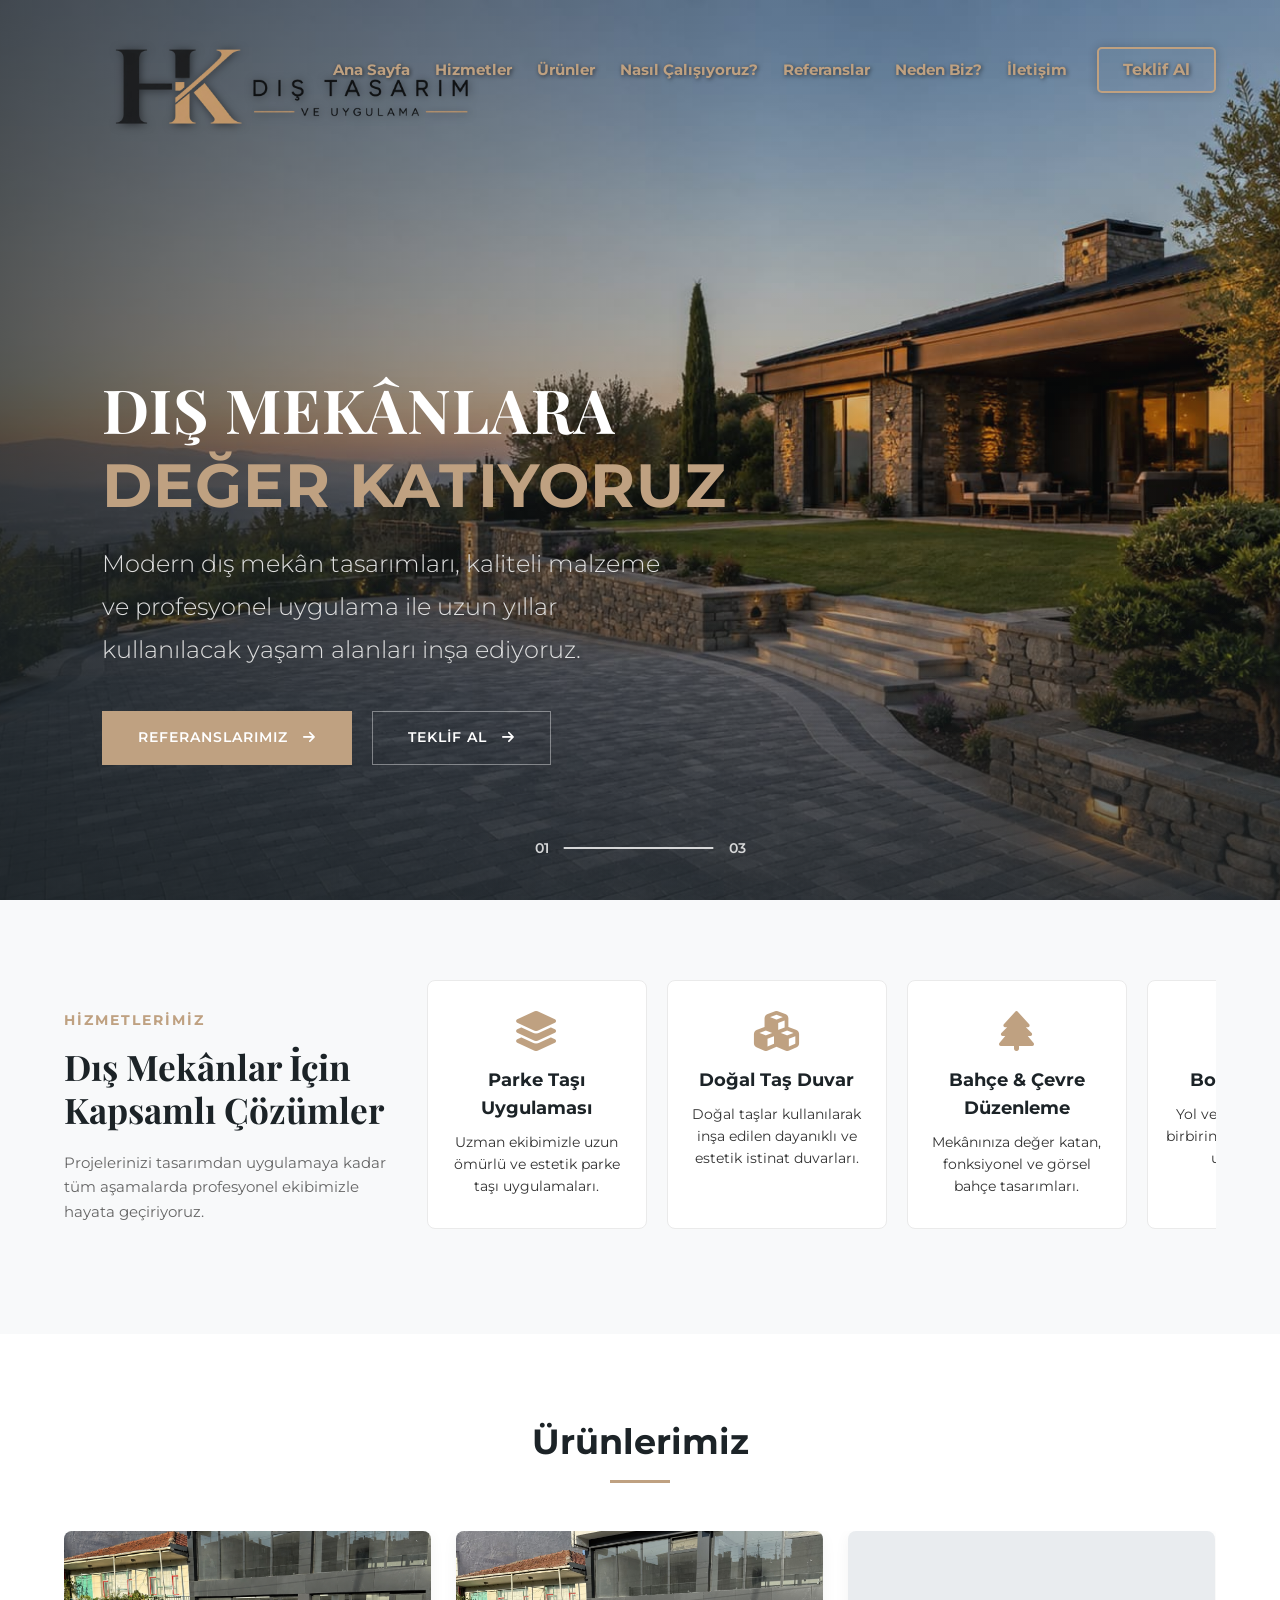
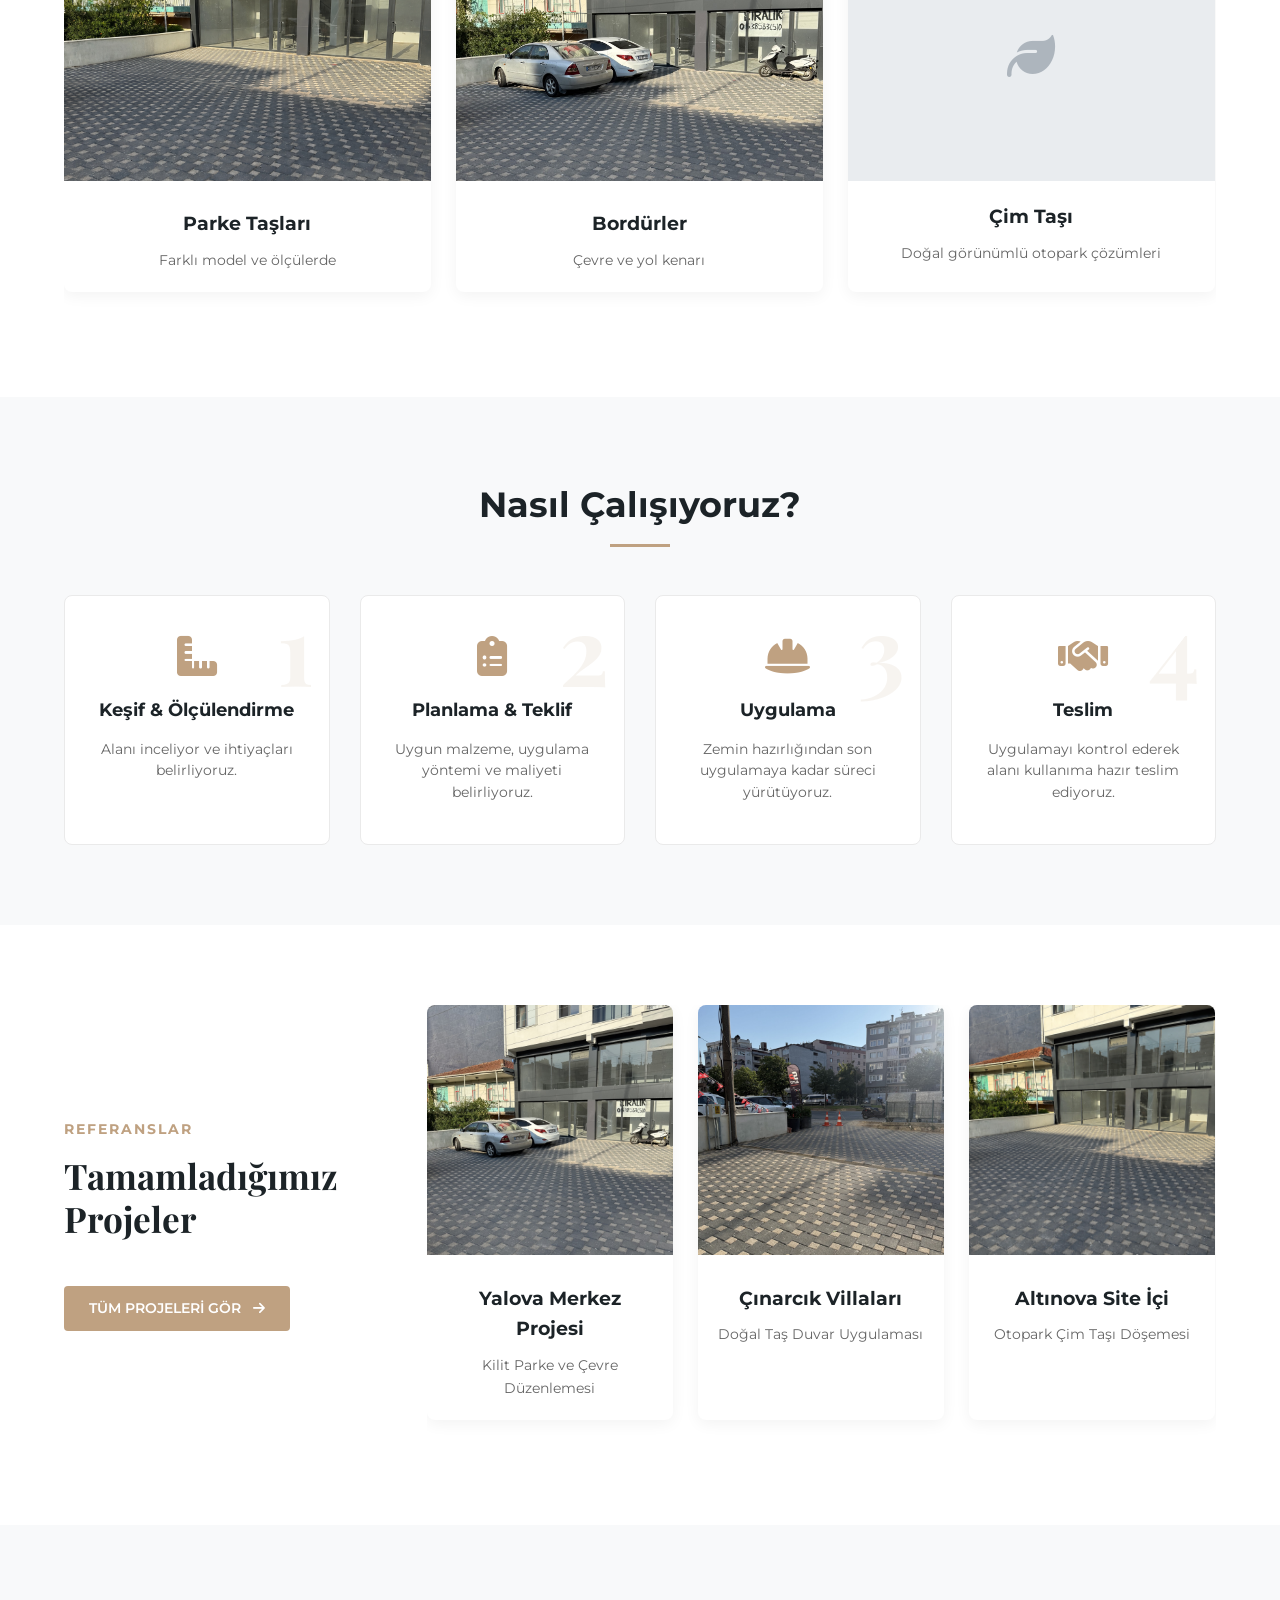
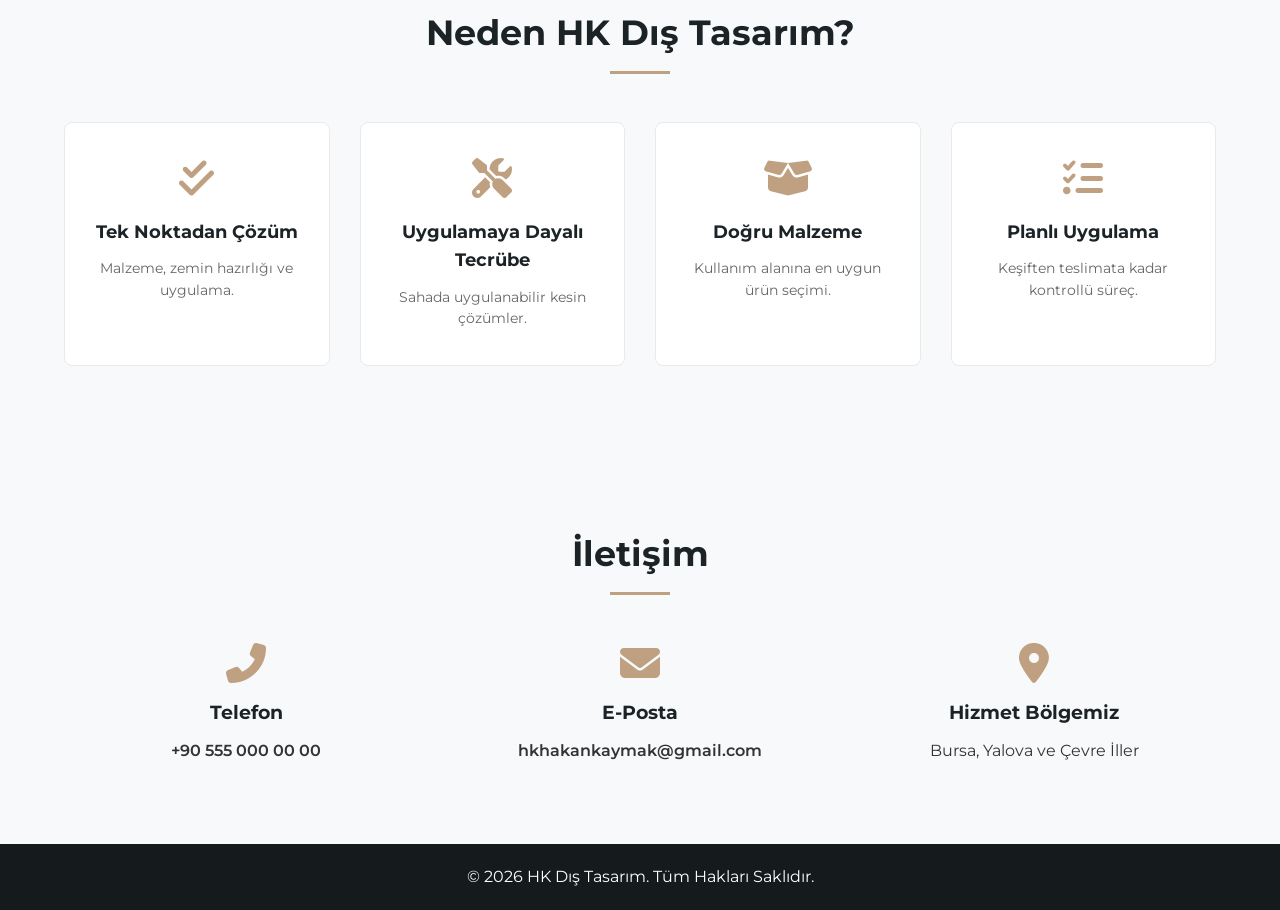
==== index.html @ c524399e "banner h1 and p updates. banner h1 and p updates." ====
<!DOCTYPE html>
<html lang="tr">
<head>
    <link href="https://fonts.googleapis.com/css2?family=Montserrat:wght@300;400;600;700&family=Playfair+Display:wght@600;700&display=swap" rel="stylesheet">
    <link rel="icon" type="image/png" href="assets/img/favicon.png">
    <meta charset="UTF-8">
    <meta name="viewport" content="width=device-width, initial-scale=1.0">
    <title>HK Dış Tasarım | Parke Taşı ve Peyzaj</title>
    <link rel="stylesheet" href="style.css">
    <!-- Google Fonts: Montserrat -->
    <link href="https://fonts.googleapis.com/css2?family=Montserrat:wght@300;400;600;700&display=swap" rel="stylesheet">
    <!-- FontAwesome (İkonlar için) -->
    <link rel="stylesheet" href="https://cdnjs.cloudflare.com/ajax/libs/font-awesome/6.4.0/css/all.min.css">
    <!-- Temel SEO Açıklaması -->
    <meta name="description" content="Modern dış mekân tasarımları, kaliteli malzeme ve profesyonel uygulama ile uzun yıllar kullanılacak yaşam alanları inşa ediyoruz.">

    <!-- Open Graph / WhatsApp / Facebook / LinkedIn -->
    <meta property="og:type" content="website">
    <meta property="og:url" content="https://coreofnature.github.io/HK-DIS-TASARIM/">
    <meta property="og:title" content="HK Dış Tasarım | Parke Taşı ve Peyzaj">
    <meta property="og:description" content="Modern dış mekân tasarımları, kaliteli malzeme ve profesyonel uygulama ile uzun yıllar kullanılacak yaşam alanları inşa ediyoruz.">
    <meta property="og:image" content="https://coreofnature.github.io/HK-DIS-TASARIM//assets/img/favicon.png">

    <!-- Twitter -->
    <meta name="twitter:card" content="summary_large_image">
    <meta name="twitter:url" content="https://coreofnature.github.io/HK-DIS-TASARIM/">
    <meta name="twitter:title" content="HK Dış Tasarım | Parke Taşı ve Peyzaj">
    <meta name="twitter:description" content="Modern dış mekân tasarımları, kaliteli malzeme ve profesyonel uygulama ile uzun yıllar kullanılacak yaşam alanları inşa ediyoruz.">
    <meta name="twitter:image" content="https://coreofnature.github.io/HK-DIS-TASARIM//assets/img/favicon.png">
</head>
<body>

    <!-- Header & Menü -->
<header id="header">
        <div class="container nav-container">
            
            <a href="#hero" class="logo">
                
                <img src="assets/img/logo-big-dark.png" alt="HK Dış Tasarım" class="nav-logo logo-default">
                
                <img src="assets/img/logo-dark.png" alt="HK Dış Tasarım İkon" class="nav-logo logo-scrolled">
            </a>

            <nav>
                <ul class="nav-menu">
                    <li><a href="#hero">Ana Sayfa</a></li>
                    <li><a href="#hizmetler">Hizmetler</a></li>
                    <li><a href="#urunler">Ürünler</a></li>
                    <li><a href="#nasil-calisiyoruz">Nasıl Çalışıyoruz?</a></li>
                    <li><a href="#referanslar">Referanslar</a></li>
                    <li><a href="#neden-hk">Neden Biz?</a></li>
                    <li><a href="#iletisim">İletişim</a></li>
                </ul>
            </nav>
            
            <a href="mailto:hkhakankaymak@gmail.com?subject=HK%20Dış%20Tasarım%20-%20Fiyat%20Teklifi%20Talebi&body=Merhaba,%20[Mülkünüzün%20m2'si%20ve%20istediğiniz%20hizmet]%20hakkında%20teklif%20almak%20istiyorum." class="btn-teklif">Teklif Al</a>
            <div class="hamburger">
                <i class="fas fa-bars"></i>
            </div>
        </div>
    </header>

    <!-- Ana Sayfa (Hero Slider) -->
    <section id="hero">
        <!-- Arka plan katmanları JS ile buraya eklenecek -->
        <div class="hero-overlay"></div>
        <div class="container hero-content">

            <h1>DIŞ MEKÂNLARA<br><span class="text-accent">DEĞER KATIYORUZ</span></h1>
            <p>Modern dış mekân tasarımları, kaliteli malzeme<br>ve profesyonel uygulama ile uzun yıllar<br>kullanılacak yaşam alanları inşa ediyoruz.</p>
            
            <div class="hero-buttons">
                <a href="#referanslar" class="btn-hero-primary">REFERANSLARIMIZ <i class="fas fa-arrow-right"></i></a>
                <a href="mailto:hkhakankaymak@gmail.com?subject=HK%20Dış%20Tasarım%20-%20Fiyat%20Teklifi%20Talebi" class="btn-hero-secondary">TEKLİF AL <i class="fas fa-arrow-right"></i></a>
            </div>
        </div>

        <!-- Slider İlerleme Çubuğu (Progress Bar) -->
        <div class="slider-progress-container">
            <span id="current-slide">01</span>
            <div class="progress-bar">
                <div class="progress-fill" id="progress-fill"></div>
            </div>
            <span id="total-slides">05</span>
        </div>
    </section>

    <!-- 1. Hizmetler -->
    <section id="hizmetler" class="section-bg">
        <div class="container">
            <div class="split-layout">
                <div class="split-left">
                    <span class="section-subtitle">HİZMETLERİMİZ</span>
                    <h2>Dış Mekânlar İçin<br>Kapsamlı Çözümler</h2>
                    <p>Projelerinizi tasarımdan uygulamaya kadar tüm aşamalarda profesyonel ekibimizle hayata geçiriyoruz.</p>
                </div>
                
                <div class="split-right">
                    <div class="services-row">
                        <div class="service-box">
                            <i class="fas fa-layer-group service-icon"></i>
                            <h3>Parke Taşı Uygulaması</h3>
                            <p>Uzman ekibimizle uzun ömürlü ve estetik parke taşı uygulamaları.</p>
                        </div>
                        <div class="service-box">
                            <i class="fas fa-cubes service-icon"></i>
                            <h3>Doğal Taş Duvar</h3>
                            <p>Doğal taşlar kullanılarak inşa edilen dayanıklı ve estetik istinat duvarları.</p>
                        </div>
                        <div class="service-box">
                            <i class="fas fa-tree service-icon"></i>
                            <h3>Bahçe & Çevre Düzenleme</h3>
                            <p>Mekânınıza değer katan, fonksiyonel ve görsel bahçe tasarımları.</p>
                        </div>
                        <div class="service-box">
                            <i class="fas fa-road service-icon"></i>
                            <h3>Bordür & Oluk</h3>
                            <p>Yol ve yürüyüş yollarını birbirinden ayıran, sağlam uygulamalar.</p>
                        </div>
                        <div class="service-box">
                            <i class="fas fa-hammer service-icon"></i>
                            <h3>Zemin Hazırlığı & Tesviye</h3>
                            <p>Döşeme öncesi profesyonel tesviye ve sağlam altyapı hazırlığı.</p>
                        </div>
                        <div class="service-box">
                            <i class="fas fa-seedling service-icon"></i>
                            <h3>Dış Mekân Tasarım</h3>
                            <p>Doğayla iç içe, yeşili ön plana çıkaran profesyonel çözümler.</p>
                        </div>
                    </div>
                </div>
            </div>
        </div>
    </section>

    <!-- 2. Ürünler -->
    <section id="urunler">
        <div class="container">
            <h2 class="section-title">Ürünlerimiz</h2>
            <div class="products-slider">
                <div class="card">
                    <img src="assets/img/ref3.png" alt="Parke Taşları">
                    <div class="card-content">
                        <h3>Parke Taşları</h3>
                        <p>Farklı model ve ölçülerde</p>
                    </div>
                </div>
                <div class="card">
                    <img src="assets/img/ref1.jpg" alt="Bordürler">
                    <div class="card-content">
                        <h3>Bordürler</h3>
                        <p>Çevre ve yol kenarı</p>
                    </div>
                </div>
                <div class="card">
                    <div class="card-placeholder"><i class="fas fa-leaf"></i></div>
                    <div class="card-content">
                        <h3>Çim Taşı</h3>
                        <p>Doğal görünümlü otopark çözümleri</p>
                    </div>
                </div>
                <div class="card">
                    <div class="card-placeholder"><i class="fas fa-water"></i></div>
                    <div class="card-content">
                        <h3>Oluk Taşı</h3>
                        <p>Su yönlendirme sistemleri</p>
                    </div>
                </div>
                <div class="card">
                    <img src="assets/img/ref10.jpg" alt="Dekoratif Taşlar">
                    <div class="card-content">
                        <h3>Dekoratif Taşlar</h3>
                        <p>Taş duvar ve dekorasyon</p>
                    </div>
                </div>
                <div class="card">
                    <div class="card-placeholder"><i class="fas fa-cubes"></i></div>
                    <div class="card-content">
                        <h3>Beton Elemanları</h3>
                        <p>Altyapı ve peyzaj elemanları</p>
                    </div>
                </div>
            </div>
        </div>
    </section>

    <!-- 3. Nasıl Çalışıyoruz? -->
    <section id="nasil-calisiyoruz" class="section-bg">
        <div class="container">
            <h2 class="section-title">Nasıl Çalışıyoruz?</h2>
            
            <div class="process-grid">
                <div class="process-step-box">
                    <div class="step-number">1</div>
                    <i class="fas fa-ruler-combined process-icon"></i>
                    <h3>Keşif & Ölçülendirme</h3>
                    <p>Alanı inceliyor ve ihtiyaçları belirliyoruz.</p>
                </div>
                <div class="process-step-box">
                    <div class="step-number">2</div>
                    <i class="fas fa-clipboard-list process-icon"></i>
                    <h3>Planlama & Teklif</h3>
                    <p>Uygun malzeme, uygulama yöntemi ve maliyeti belirliyoruz.</p>
                </div>
                <div class="process-step-box">
                    <div class="step-number">3</div>
                    <i class="fas fa-hard-hat process-icon"></i>
                    <h3>Uygulama</h3>
                    <p>Zemin hazırlığından son uygulamaya kadar süreci yürütüyoruz.</p>
                </div>
                <div class="process-step-box">
                    <div class="step-number">4</div>
                    <i class="fas fa-handshake process-icon"></i>
                    <h3>Teslim</h3>
                    <p>Uygulamayı kontrol ederek alanı kullanıma hazır teslim ediyoruz.</p>
                </div>
            </div>
        </div>
    </section>

    <!-- 4. Referanslar -->
    <section id="referanslar">
        <div class="container">
            <div class="split-layout">
                <div class="split-left">
                    <span class="section-subtitle">REFERANSLAR</span>
                    <h2>Tamamladığımız<br>Projeler</h2>
                    <br>
                    <a href="#iletisim" class="btn-outline-solid">TÜM PROJELERİ GÖR &nbsp; <i class="fas fa-arrow-right"></i></a>
                </div>
                
                <div class="split-right">
                    <div class="references-slider">
                        <div class="card">
                            <img src="assets/img/ref1.jpg" alt="Referans 1">
                            <div class="card-content">
                                <h3>Yalova Merkez Projesi</h3>
                                <p>Kilit Parke ve Çevre Düzenlemesi</p>
                            </div>
                        </div>
                        <div class="card">
                            <img src="assets/img/ref2.jpg" alt="Referans 2">
                            <div class="card-content">
                                <h3>Çınarcık Villaları</h3>
                                <p>Doğal Taş Duvar Uygulaması</p>
                            </div>
                        </div>
                        <div class="card">
                            <img src="assets/img/ref3.png" alt="Referans 3">
                            <div class="card-content">
                                <h3>Altınova Site İçi</h3>
                                <p>Otopark Çim Taşı Döşemesi</p>
                            </div>
                        </div>
                        <div class="card">
                            <img src="assets/img/ref9.jpg" alt="Referans 4">
                            <div class="card-content">
                                <h3>Karamürsel Bahçe</h3>
                                <p>Peyzaj ve Zemin Hazırlığı</p>
                            </div>
                        </div>
                        <div class="card">
                            <img src="assets/img/ref10.jpg" alt="Referans 5">
                            <div class="card-content">
                                <h3>Armutlu Sahil</h3>
                                <p>Dekoratif Yürüyüş Yolu Bordürü</p>
                            </div>
                        </div>
                    </div>
                </div>
            </div>
        </div>
    </section>

    <!-- 5. Neden HK Dış Tasarım? (YENİ BÖLÜM) -->
    <section id="neden-hk" class="section-bg">
        <div class="container">
            <h2 class="section-title">Neden HK Dış Tasarım?</h2>
            
            <div class="features-grid">
                <div class="feature-box">
                    <i class="fas fa-check-double process-icon"></i>
                    <h3>Tek Noktadan Çözüm</h3>
                    <p>Malzeme, zemin hazırlığı ve uygulama.</p>
                </div>
                <div class="feature-box">
                    <i class="fas fa-tools process-icon"></i>
                    <h3>Uygulamaya Dayalı Tecrübe</h3>
                    <p>Sahada uygulanabilir kesin çözümler.</p>
                </div>
                <div class="feature-box">
                    <i class="fas fa-box-open process-icon"></i>
                    <h3>Doğru Malzeme</h3>
                    <p>Kullanım alanına en uygun ürün seçimi.</p>
                </div>
                <div class="feature-box">
                    <i class="fas fa-tasks process-icon"></i>
                    <h3>Planlı Uygulama</h3>
                    <p>Keşiften teslimata kadar kontrollü süreç.</p>
                </div>
            </div>
        </div>
    </section>

    <!-- İletişim -->
    <section id="iletisim" class="section-bg">
        <div class="container">
            <h2 class="section-title">İletişim</h2>
            <div class="contact-container">
                <div class="contact-item">
                    <i class="fas fa-phone-alt"></i>
                    <h3>Telefon</h3>
                    <p><a href="tel:+905550000000">+90 555 000 00 00</a></p> <!-- Kendi numaranla değiştir -->
                </div>
                <div class="contact-item">
                    <i class="fas fa-envelope"></i>
                    <h3>E-Posta</h3>
                    <p><a href="mailto:hkhakankaymak@gmail.com">hkhakankaymak@gmail.com</a></p>
                </div>
                <div class="contact-item">
                    <i class="fas fa-map-marker-alt"></i>
                    <h3>Hizmet Bölgemiz</h3>
                    <p>Bursa, Yalova ve Çevre İller</p>
                </div>
            </div>
        </div>
    </section>

    <footer>
        <div class="container">
            <p>&copy; 2026 HK Dış Tasarım. Tüm Hakları Saklıdır.</p>
        </div>
    </footer>

    <script src="scripts.js"></script>
</body>
</html>
---- style.css ----
/* CSS Değişkenleri - Renk Paleti Güncellemesi */
:root {
    --primary-color: #1c2327; 
    --secondary-color: #151a1d; 
    --accent-color: #bfa181; 
    --bg-light: #F8F9FA; 
    --text-color: #333333;
    --white: #FFFFFF;
}

/* Genel Ayarlar */
* {
    margin: 0;
    padding: 0;
    box-sizing: border-box;
    font-family: 'Montserrat', sans-serif;
}

html {
    scroll-behavior: smooth;
}

body {
    color: var(--text-color);
    background-color: var(--white);
    line-height: 1.6;
    overflow-x: hidden;
}

.container {
    width: 90%;
    max-width: 1200px;
    margin: 0 auto;
}

.section-title {
    text-align: center;
    font-size: 2.2rem;
    color: var(--primary-color);
    margin-bottom: 3rem;
    position: relative;
}

.section-title::after {
    content: '';
    width: 60px;
    height: 3px;
    background-color: var(--accent-color);
    display: block;
    margin: 10px auto 0;
}

.section-bg {
    background-color: var(--bg-light);
}

section {
    padding: 5rem 0;
}

/* --- HEADER & MENÜ --- */
header {
    background-color: transparent; 
    position: fixed;
    width: 100%;
    top: 0;
    z-index: 1000;
    transition: background-color 0.4s ease, box-shadow 0.4s ease, padding 0.4s ease;
    padding: 10px 0; 
}

/* Sayfa kaydırıldığında VEYA mobil menü açıldığında devreye giren beyaz tasarım */
header.header-scrolled,
header.mobile-menu-open {
    background-color: rgba(255, 255, 255, 0.95); 
    box-shadow: 0 4px 15px rgba(0,0,0,0.05); 
    padding: 0; 
}

.nav-container {
    display: flex;
    justify-content: flex-end; /* Logoyu özgürleştirdiğimiz için menüyü ve butonu sağa yaslarız */
    gap: 30px; 
    align-items: center; 
    height: 120px; 
    transition: height 0.4s ease;
}

header.header-scrolled .nav-container,
header.mobile-menu-open .nav-container {
    height: 70px; 
}

/* --- LOGO TASARIMI VE KONUMU (REFACTOR EDİLDİ) --- */
.logo {
    position: absolute;
    left: 8%; /* Altındaki 'DIŞ MEKÂNLARA' yazısının padding-left: 8% değeriyle KUSURSUZ hizalanır */
    top: 25px; /* Tavandan zarif bir boşluk */
    transition: all 0.4s ease;
    z-index: 1001; /* Her şeyin üstünde durması için */
}

/* Navbar beyazlayınca logo menüyle hizalanır */
header.header-scrolled .logo,
header.mobile-menu-open .logo {
    top: 10px; /* 70px yüksekliğindeki beyaz menüde 50px'lik kare logoyu tam ortalar */
}

/* 1. Başlangıçta Görünecek Geniş Logo (Büyütüldü) */
.logo-default {
    display: block;
    width: 380px; 
    height: auto;
    filter: drop-shadow(1px 1px 4px rgba(0,0,0,0.5)); 
}

/* 2. Kaydırıldığında Görünecek Kare Logo */
.logo-scrolled {
    display: none; 
    height: 50px; 
    width: auto;
}

/* Scroll Tetiklendiğinde Logoları Değiştir */
header.header-scrolled .logo-default,
header.mobile-menu-open .logo-default {
    display: none; 
}

header.header-scrolled .logo-scrolled,
header.mobile-menu-open .logo-scrolled {
    display: block; 
}

/* --- MENÜ ELEMANLARI --- */
nav ul {
    list-style: none;
    display: flex;
    gap: 25px;
}

nav ul li a {
    color: var(--accent-color); 
    text-decoration: none;
    font-weight: 700; 
    font-size: 0.95rem;
    transition: color 0.3s, text-shadow 0.3s;
    text-shadow: 1px 1px 4px rgba(0, 0, 0, 0.6); 
}

header.header-scrolled nav ul li a,
header.mobile-menu-open nav ul li a {
    text-shadow: none;
}

nav ul li a:hover {
    color: var(--primary-color); 
}

.btn-teklif {
    background-color: transparent;
    color: var(--accent-color);
    border: 2px solid var(--accent-color);
    padding: 8px 24px;
    text-decoration: none;
    border-radius: 5px;
    font-weight: 700;
    transition: all 0.3s ease;
    text-shadow: 1px 1px 4px rgba(0, 0, 0, 0.6);
    box-shadow: 0 0 10px rgba(0, 0, 0, 0.2); 
}

header.header-scrolled .btn-teklif,
header.mobile-menu-open .btn-teklif {
    text-shadow: none;
    box-shadow: none;
}

.btn-teklif:hover {
    background-color: var(--accent-color);
    color: var(--white);
    transform: translateY(-2px);
}

.hamburger {
    display: none;
    color: var(--accent-color);
    font-size: 1.6rem;
    cursor: pointer;
    text-shadow: 1px 1px 4px rgba(0, 0, 0, 0.6);
}

header.header-scrolled .hamburger,
header.mobile-menu-open .hamburger {
    text-shadow: none;
}

/* --- HERO SECTION (Ana Banner) --- */
#hero {
    height: 100vh;
    display: flex;
    align-items: flex-end; 
    justify-content: flex-start; 
    position: relative;
    padding-bottom: 15vh; 
}

.hero-overlay {
    position: absolute;
    top: 0; left: 0; right: 0; bottom: 0;
    background: linear-gradient(to right, rgba(28, 35, 39, 0.75) 0%, rgba(28, 35, 39, 0.2) 60%),
                linear-gradient(to top, rgba(28, 35, 39, 0.65) 0%, transparent 40%);
    z-index: 1;
}

.hero-content {
    position: relative;
    z-index: 10;
    color: var(--white);
    text-align: left;
    max-width: 800px;
    margin: 0; 
    padding-left: 8%; 
}

.hero-content h1 {
    font-family: 'Playfair Display', serif;
    font-size: 3.8rem; /* 4.5rem olan devasa boyutu biraz kıstık */
    line-height: 1.2;
    margin-bottom: 20px;
    letter-spacing: 1px;
}

.hero-content h1 .text-accent {
    color: var(--accent-color); 
}

.hero-content p {
    font-family: 'Montserrat', sans-serif;
    font-size: 1.5rem;
    font-weight: 300;
    line-height: 1.8;
    color: #e0e0e0;
    margin-bottom: 40px;
}

/* Hero Butonları */
.hero-buttons {
    display: flex;
    gap: 20px;
}

.hero-buttons a {
    display: inline-flex;
    align-items: center;
    gap: 15px;
    padding: 15px 35px;
    font-family: 'Montserrat', sans-serif;
    font-size: 0.85rem;
    font-weight: 600;
    letter-spacing: 1px;
    text-decoration: none;
    transition: all 0.3s ease;
}

.btn-hero-primary {
    background-color: var(--accent-color);
    color: var(--white);
    border: 1px solid var(--accent-color);
}

.btn-hero-primary:hover {
    background-color: transparent;
    color: var(--accent-color);
}

.btn-hero-secondary {
    background-color: transparent;
    color: var(--white);
    border: 1px solid rgba(255, 255, 255, 0.4);
}

.btn-hero-secondary:hover {
    border-color: var(--white);
    background-color: rgba(255, 255, 255, 0.1);
}

/* Slider İlerleme Çubuğu (Progress Bar) */
.slider-progress-container {
    position: absolute;
    bottom: 40px;
    left: 50%;
    transform: translateX(-50%);
    display: flex;
    align-items: center;
    gap: 15px;
    z-index: 10;
    color: var(--white);
    font-family: 'Montserrat', sans-serif;
    font-size: 0.9rem;
    font-weight: 600;
    opacity: 0.8;
}

.progress-bar {
    width: 150px;
    height: 2px;
    background-color: rgba(255, 255, 255, 0.2);
    position: relative;
    overflow: hidden;
}

.progress-fill {
    position: absolute;
    top: 0;
    left: 0;
    height: 100%;
    width: 0%;
    background-color: var(--white);
}

/* --- YAN YANA BÖLÜM TASARIMI (Split Layout) --- */
.split-layout {
    display: flex;
    align-items: center;
    gap: 40px;
}

.split-left {
    flex: 0 0 28%; 
    min-width: 250px;
}

.split-right {
    flex: 1; 
    min-width: 0; /* Flexbox içinde slider taşmasını önler */
}

.section-subtitle {
    font-size: 0.85rem;
    color: var(--accent-color);
    text-transform: uppercase;
    letter-spacing: 2px;
    font-weight: 700;
    display: block;
    margin-bottom: 15px;
}

.split-left h2 {
    font-family: 'Playfair Display', serif;
    font-size: 2.2rem;
    color: var(--primary-color);
    line-height: 1.2;
    margin-bottom: 20px;
}

.split-left p {
    font-size: 0.95rem;
    color: #666;
    line-height: 1.6;
}

.btn-outline-solid {
    display: inline-block;
    padding: 12px 25px;
    background-color: var(--accent-color);
    color: var(--white);
    text-decoration: none;
    font-size: 0.85rem;
    font-weight: 600;
    border-radius: 4px;
    transition: all 0.3s ease;
}

.btn-outline-solid:hover {
    background-color: var(--primary-color);
    transform: translateY(-2px);
}

/* --- HİZMETLER (Kaydırmalı Kartlar) --- */
.services-row {
    display: flex;
    overflow-x: auto;
    gap: 20px;
    padding-bottom: 25px;
    scroll-snap-type: x mandatory;
    scroll-behavior: smooth;
    -webkit-overflow-scrolling: touch;
}

.services-row::-webkit-scrollbar {
    height: 6px;
}

.services-row::-webkit-scrollbar-thumb {
    background-color: var(--accent-color);
    border-radius: 10px;
}

.services-row::-webkit-scrollbar-track {
    background-color: #eaeaea;
    border-radius: 10px;
}

.service-box {
    flex: 0 0 calc(16.666% - 17px); 
    min-width: 220px; 
    scroll-snap-align: start;
    text-align: center;
    padding: 30px 15px;
    background-color: var(--white);
    border: 1px solid #eaeaea;
    border-radius: 8px;
    transition: all 0.3s ease;
}

.service-box:hover {
    box-shadow: 0 10px 20px rgba(0,0,0,0.05);
    border-color: var(--accent-color);
}

.service-icon {
    font-size: 2.5rem;
    color: var(--accent-color);
    margin-bottom: 15px;
}

.service-box h3 {
    color: var(--primary-color);
    margin-bottom: 10px;
    font-size: 1.1rem;
}

.service-box p {
    font-size: 0.85rem;
}

/* --- ÜRÜNLER VE REFERANSLAR (Kaydırmalı Kart Yapısı) --- */
.products-slider, .references-slider {
    display: flex;
    overflow-x: auto;
    gap: 25px;
    padding-bottom: 25px;
    scroll-snap-type: x mandatory;
    scroll-behavior: smooth;
    -webkit-overflow-scrolling: touch;
}

/* Kaydırma Çubuğu Tasarımı */
.products-slider::-webkit-scrollbar, .references-slider::-webkit-scrollbar {
    height: 6px;
}

.products-slider::-webkit-scrollbar-thumb, .references-slider::-webkit-scrollbar-thumb {
    background-color: var(--accent-color);
    border-radius: 10px;
}

.products-slider::-webkit-scrollbar-track, .references-slider::-webkit-scrollbar-track {
    background-color: #eaeaea;
    border-radius: 10px;
}

/* Kart Tasarımı */
.products-slider .card, .references-slider .card {
    flex: 0 0 calc(33.333% - 17px); 
    scroll-snap-align: start;
    background: var(--white); 
    border-radius: 8px;
    overflow: hidden;
    box-shadow: 0 4px 15px rgba(0,0,0,0.05);
    transition: transform 0.3s ease;
}

.products-slider .card:hover, .references-slider .card:hover {
    transform: translateY(-5px);
}

.products-slider .card img, .references-slider .card img {
    width: 100%;
    height: 250px;
    object-fit: cover;
}

.card-placeholder {
    width: 100%;
    height: 250px;
    background-color: #e9ecef;
    display: flex;
    align-items: center;
    justify-content: center;
    font-size: 3rem;
    color: #adb5bd;
}

.card-content {
    padding: 20px;
    text-align: center;
}

.card-content h3 {
    color: var(--primary-color);
    margin-bottom: 10px;
    font-size: 1.2rem;
}

.card-content p {
    font-size: 0.9rem;
    color: #666;
}

/* --- Nasıl Çalışıyoruz? (Süreç Adımları) --- */
.process-grid {
    display: grid;
    grid-template-columns: repeat(4, 1fr); 
    gap: 30px;
    margin-top: 10px;
}

.process-step-box {
    background-color: var(--white);
    padding: 40px 20px;
    text-align: center;
    border-radius: 8px;
    border: 1px solid #eaeaea;
    position: relative;
    transition: all 0.4s ease;
    overflow: hidden; 
}

.process-step-box:hover {
    box-shadow: 0 15px 30px rgba(0,0,0,0.05);
    border-color: var(--accent-color);
    transform: translateY(-5px);
}

/* Arka plandaki şık filigran sayı tasarımı */
.step-number {
    position: absolute;
    top: -25px; 
    right: 15px; 
    font-family: 'Playfair Display', serif;
    font-size: 6rem;
    font-weight: 700;
    color: rgba(191, 161, 129, 0.12); 
    z-index: 0;
    transition: color 0.4s ease, transform 0.4s ease;
}

.process-step-box:hover .step-number {
    color: rgba(191, 161, 129, 0.5); 
    transform: scale(1.05); 
}

/* Ön plandaki ikonlar ve yazılar */
.process-icon {
    font-size: 2.5rem;
    color: var(--accent-color);
    margin-bottom: 20px;
    position: relative;
    z-index: 1; 
}

.process-step-box h3 {
    color: var(--primary-color);
    font-size: 1.1rem;
    margin-bottom: 15px;
    position: relative;
    z-index: 1;
}

.process-step-box p {
    color: #666;
    font-size: 0.85rem;
    line-height: 1.6;
    position: relative;
    z-index: 1;
}

/* --- Neden HK Dış Tasarım? --- */
.features-grid {
    display: grid;
    grid-template-columns: repeat(4, 1fr);
    gap: 30px;
    margin-top: 20px;
}

.feature-box {
    background-color: var(--white);
    padding: 35px 20px;
    text-align: center;
    border-radius: 8px;
    border: 1px solid #eaeaea;
    transition: all 0.4s ease;
}

.feature-box:hover {
    box-shadow: 0 15px 30px rgba(0,0,0,0.05);
    border-color: var(--accent-color);
    transform: translateY(-5px);
}

.feature-box h3 {
    color: var(--primary-color);
    font-size: 1.1rem;
    margin-bottom: 12px;
}

.feature-box p {
    color: #666;
    font-size: 0.85rem;
    line-height: 1.6;
}

/* İletişim */
.contact-container {
    display: grid;
    grid-template-columns: repeat(auto-fit, minmax(250px, 1fr));
    gap: 30px;
    text-align: center;
}

.contact-item i {
    font-size: 2.5rem;
    color: var(--accent-color);
    margin-bottom: 15px;
}

.contact-item h3 {
    color: var(--primary-color);
    margin-bottom: 10px;
}

.contact-item a {
    color: var(--text-color);
    text-decoration: none;
    font-weight: 600;
}

.contact-item a:hover {
    color: var(--accent-color);
}

/* Footer */
footer {
    background-color: var(--secondary-color);
    color: var(--white);
    text-align: center;
    padding: 20px 0;
}

/* --- Laptop ve Küçük Masaüstü Ekranları İçin Otomatik Küçültme --- */
@media (max-width: 1200px) {
    html {
        font-size: 14px; 
    }
    
    .hero-content h1 {
        font-size: 4rem; 
    }
}

/* ==================================================== */
/* --- MOBİL UYUM (RESPONSIVE) VE LOGO ORTALAMA --- */
/* ==================================================== */
@media (max-width: 900px) {
    
    .nav-container {
        height: 80px; 
        position: relative; /* Menü açılırken referans alması için eklendi */
    }

    /* Logo Mobilde TAM ORTADA */
    .logo {
        left: 50%;
        transform: translateX(-50%);
        top: 20px; 
    }

    /* Beyaz menüye geçince mobildeki dikey ortalama ayarı */
    header.header-scrolled .logo,
    header.mobile-menu-open .logo {
        top: 15px; 
    }

    /* Mobilde Logo Boyutu */
    .logo-default {
        width: 240px; 
    }
    
    header.header-scrolled .logo-scrolled,
    header.mobile-menu-open .logo-scrolled {
        height: 40px; 
    }

    /* Hamburger menüyü en sağa atar */
    .hamburger {
        display: block;
        margin-left: auto;
    }

    /* --- İŞTE SİLİNEN VE SORUN YARATAN KISIM BURASI --- */
    /* Masaüstü menüsünü mobilde gizleyip açılır menüye çeviren kodlar */
    nav ul {
        display: none;
        flex-direction: column;
        position: absolute;
        top: 100%; 
        left: 0;
        width: 100%;
        background-color: rgba(255, 255, 255, 0.95); 
        padding: 20px 0;
        text-align: center;
        box-shadow: 0 10px 15px rgba(0,0,0,0.05); 
    }

    nav ul.active {
        display: flex;
    }

    nav ul li a {
        color: var(--primary-color);
        text-shadow: none; 
        font-size: 1.1rem; 
        padding: 10px 0;
        display: block;
    }
    
    .btn-teklif {
        display: none; /* Masaüstü Teklif Al butonunu mobilde gizle */
    }
    /* ---------------------------------------------------- */
    
    /* Hero Banner */
    #hero {
        align-items: flex-end; 
        justify-content: flex-start; 
        padding-bottom: 230px;
    }
    
    .hero-overlay {
        background: linear-gradient(to right, rgba(28, 35, 39, 0.75) 0%, rgba(28, 35, 39, 0.2) 80%),
                    linear-gradient(to top, rgba(28, 35, 39, 0.7) 0%, transparent 50%);
    }

    .hero-content {
        text-align: left; 
        margin: 0; 
        padding-left: 6%; 
        padding-right: 5%;
    }

    .hero-content h1 {
        font-size: 1.9rem;
        margin-bottom: 8px;
    }

    .hero-content p {
        font-size: 1rem; 
        margin-bottom: 20px;
        display: block; 
        line-height: 1.4;
    }
    
    .hero-buttons {
        flex-direction: column;
        align-items: flex-start; 
        width: 100%;
        gap: 8px; 
    }
    
    .hero-buttons a {
        width: auto; 
        padding: 10px 20px; 
        font-size: 0.7rem; 
        justify-content: center;
    }

    .slider-progress-container {
        bottom: 20px;
    }

    /* Split Layout Mobil Ayarları */
    .split-layout {
        flex-direction: column;
        align-items: flex-start;
        gap: 20px;
        width: 100%; 
    }
    
    .split-left {
        width: 100%;
        margin-bottom: 10px;
    }

    .split-right {
        width: 100%; 
        max-width: 100vw;
    }

    /* Hizmetler, Ürünler ve Referanslar Mobil Kart Ayarı */
    .services-row .service-box,
    .products-slider .card, 
    .references-slider .card {
        flex: 0 0 85%; 
        min-width: 260px; 
        scroll-snap-align: start;
    } 

    /* Nasıl Çalışıyoruz Mobil Ayarı */
    .process-grid {
        grid-template-columns: 1fr; 
        gap: 20px;
    }

    .features-grid {
        grid-template-columns: 1fr; 
        gap: 20px;
    }
}
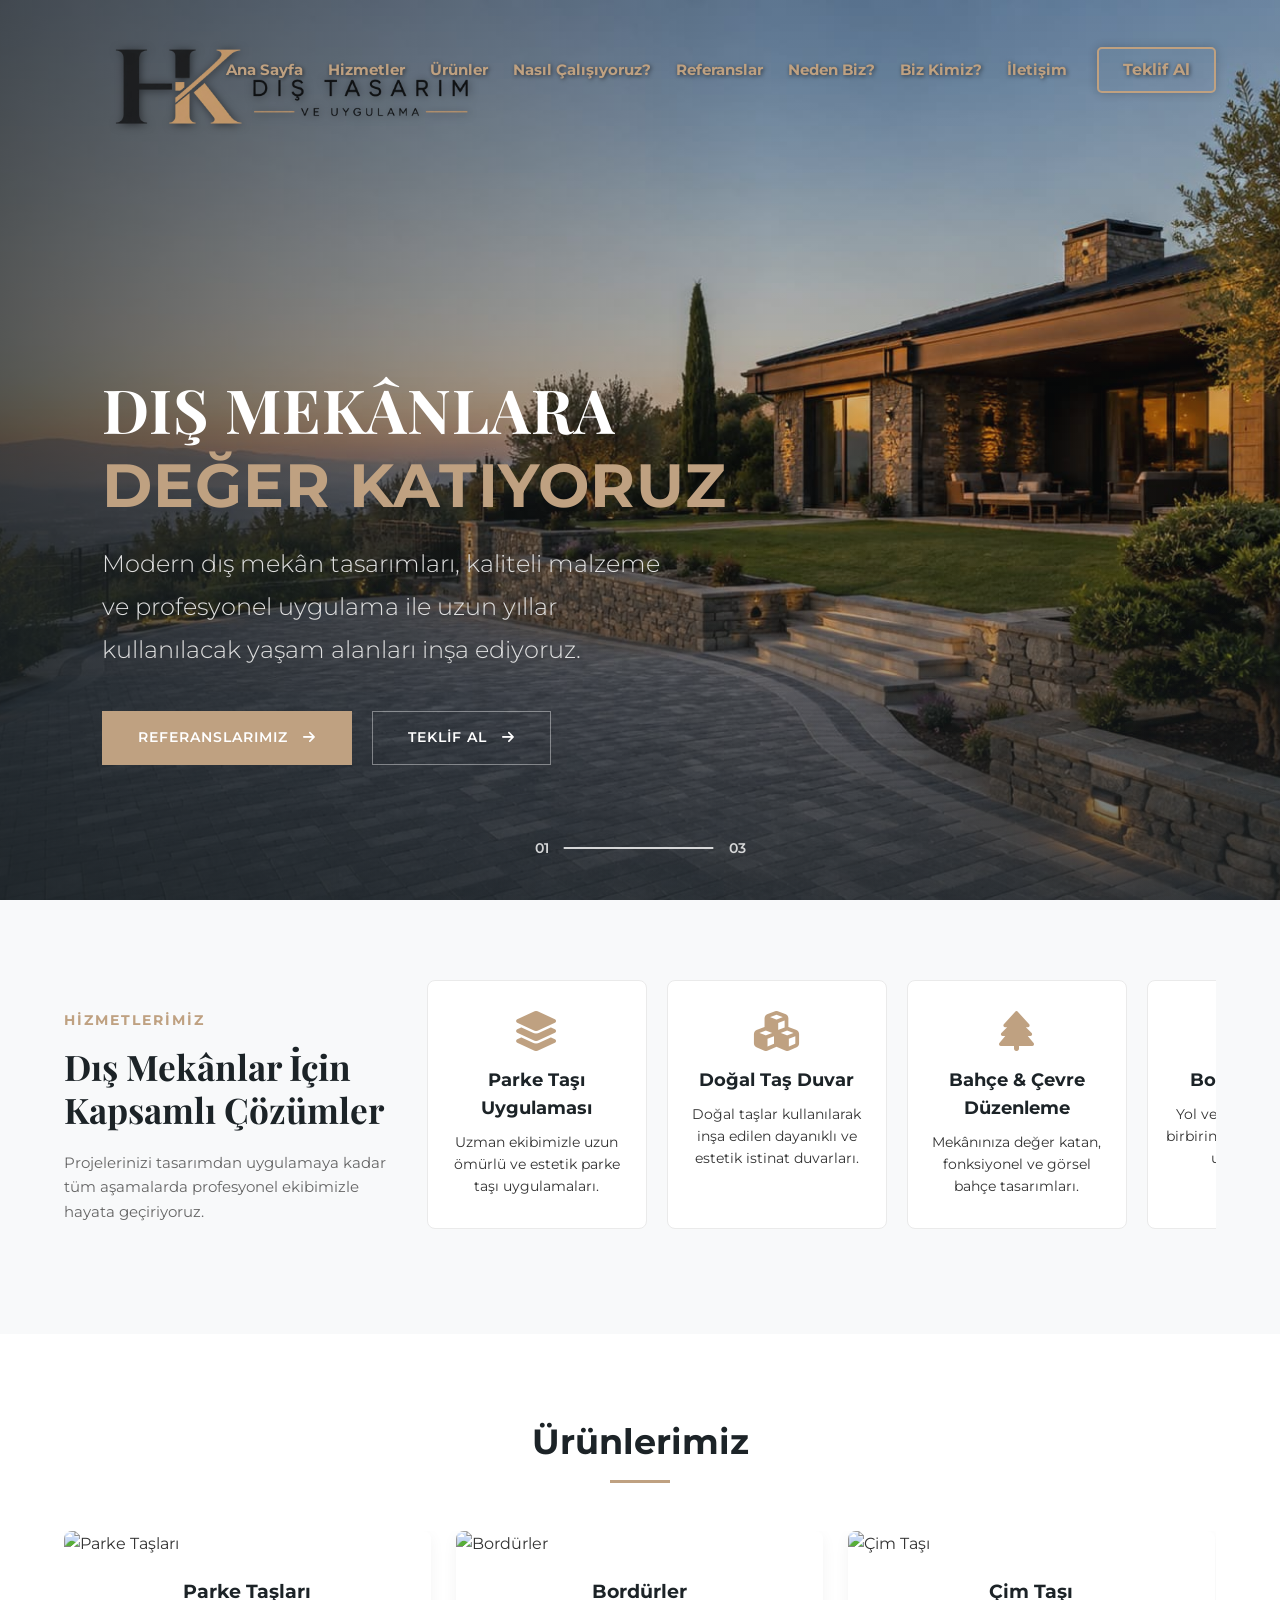
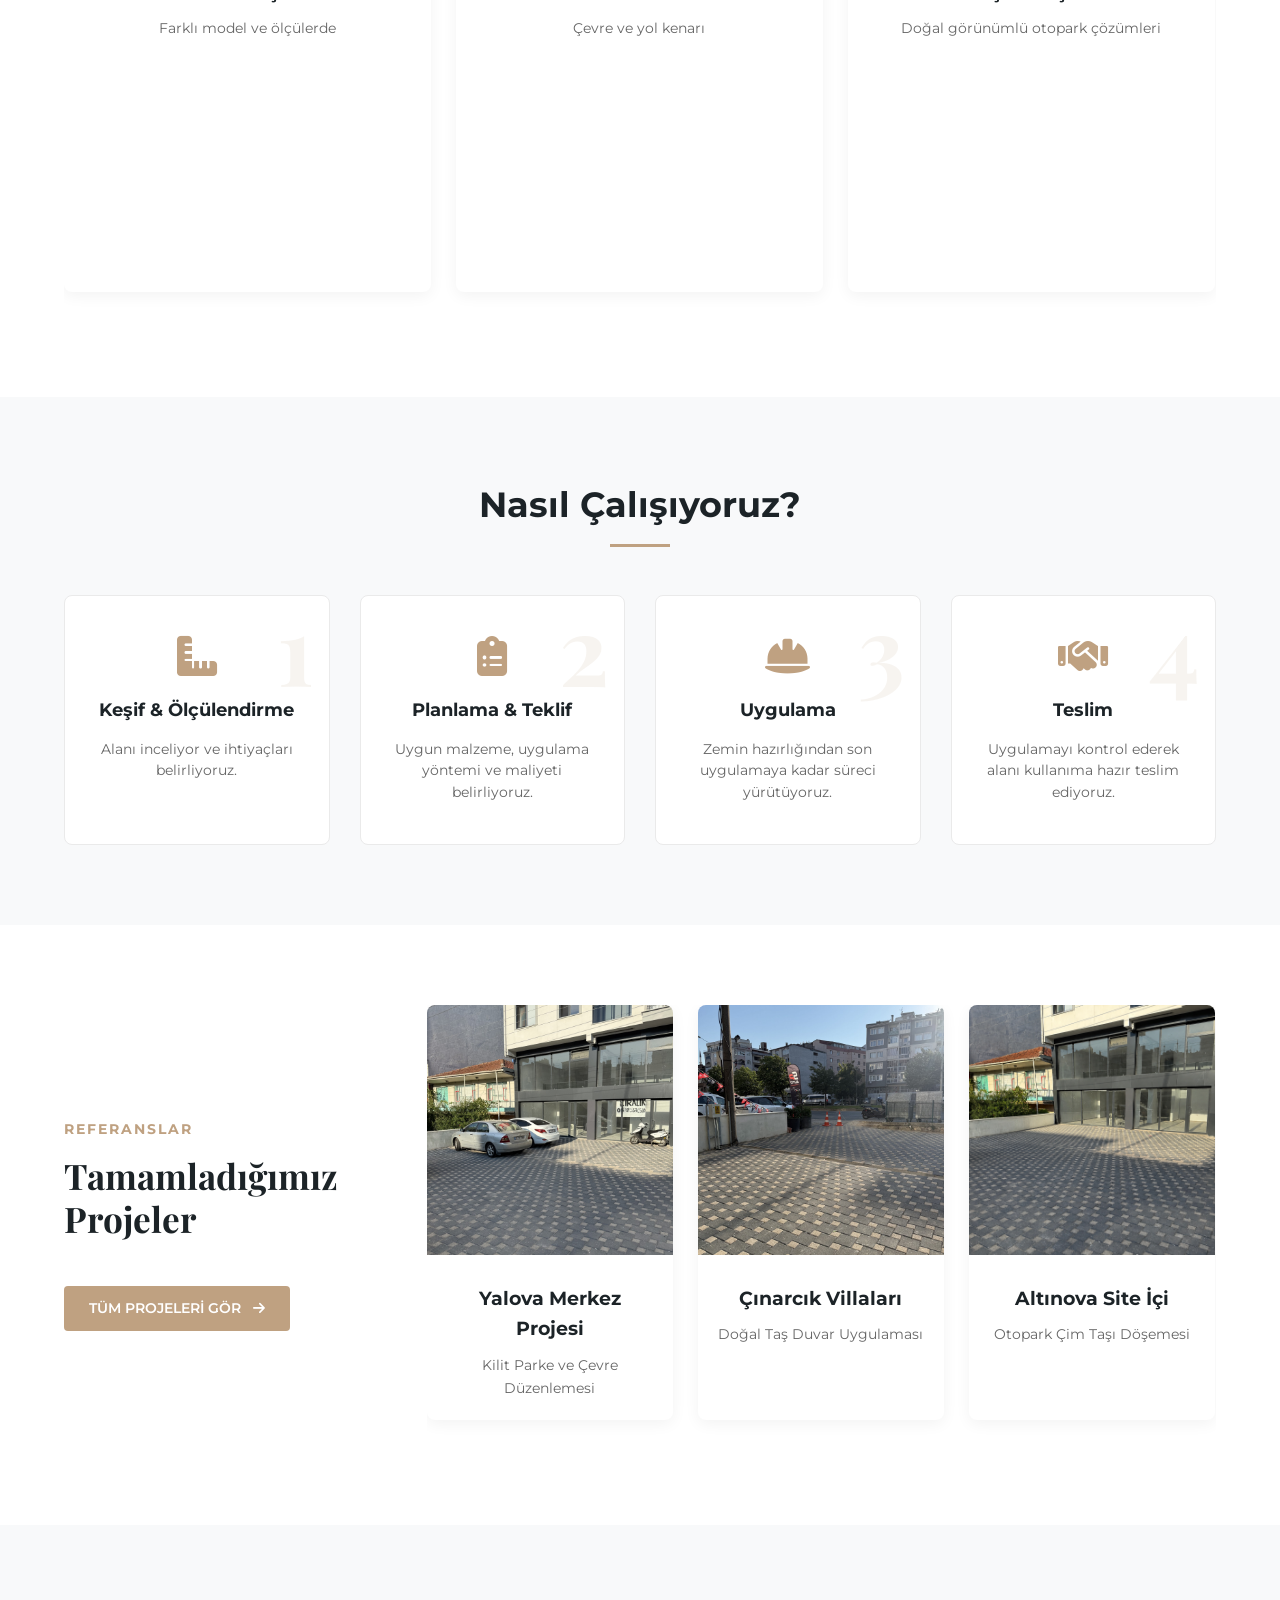
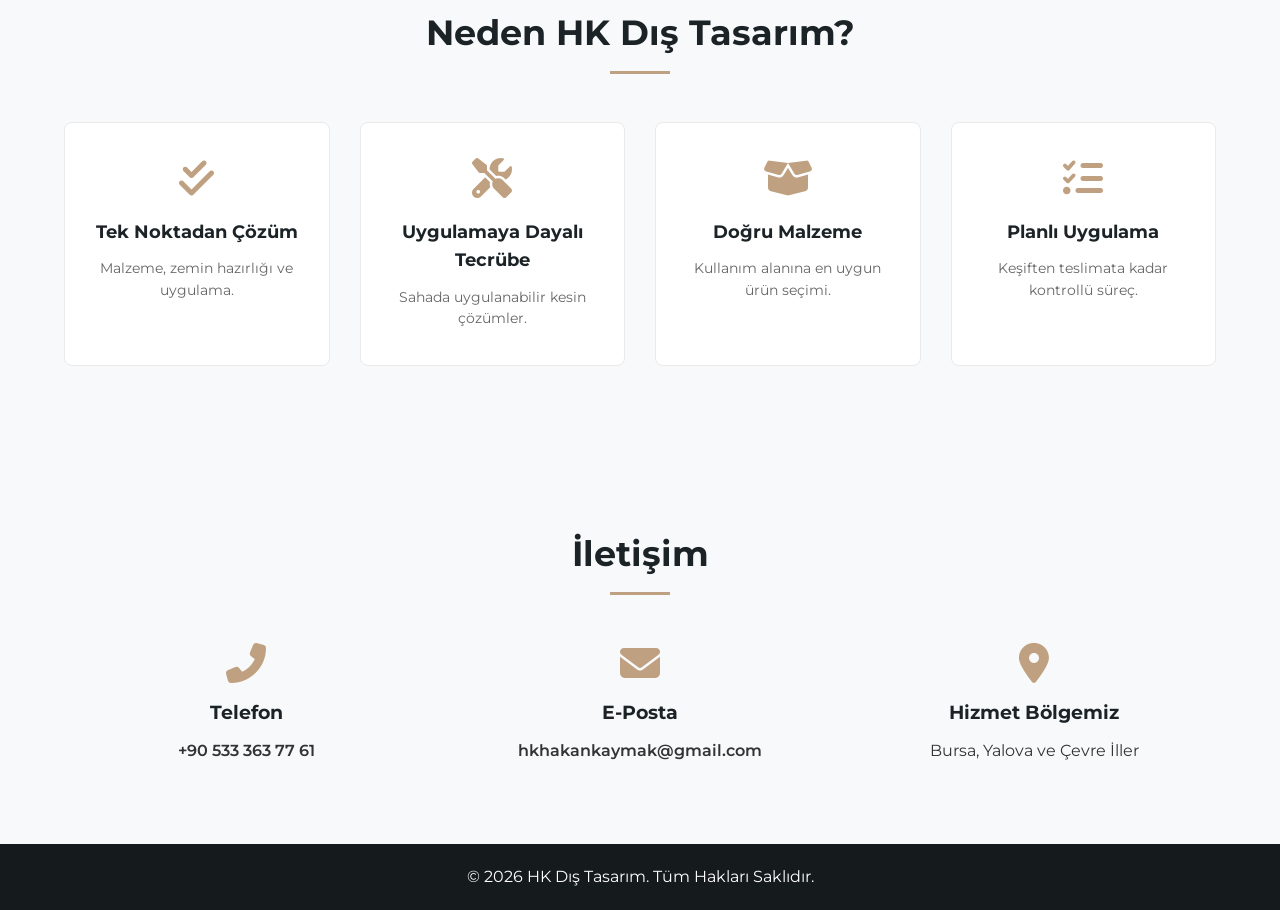
==== commit d8d95cbd: "biz kimiz page added. biz kimiz page added." ====
--- a/index.html
+++ b/index.html
@@ -7,11 +7,11 @@
     <meta name="viewport" content="width=device-width, initial-scale=1.0">
     <title>HK Dış Tasarım | Parke Taşı ve Peyzaj</title>
     <link rel="stylesheet" href="style.css">
-    <!-- Google Fonts: Montserrat -->
+
     <link href="https://fonts.googleapis.com/css2?family=Montserrat:wght@300;400;600;700&display=swap" rel="stylesheet">
-    <!-- FontAwesome (İkonlar için) -->
+
     <link rel="stylesheet" href="https://cdnjs.cloudflare.com/ajax/libs/font-awesome/6.4.0/css/all.min.css">
-    <!-- Temel SEO Açıklaması -->
+
     <meta name="description" content="Modern dış mekân tasarımları, kaliteli malzeme ve profesyonel uygulama ile uzun yıllar kullanılacak yaşam alanları inşa ediyoruz.">
 
     <!-- Open Graph / WhatsApp / Facebook / LinkedIn -->
@@ -49,6 +49,7 @@
                     <li><a href="#nasil-calisiyoruz">Nasıl Çalışıyoruz?</a></li>
                     <li><a href="#referanslar">Referanslar</a></li>
                     <li><a href="#neden-hk">Neden Biz?</a></li>
+                    <li><a href="biz-kimiz.html">Biz Kimiz?</a></li>
                     <li><a href="#iletisim">İletişim</a></li>
                 </ul>
             </nav>
@@ -62,7 +63,7 @@
 
     <!-- Ana Sayfa (Hero Slider) -->
     <section id="hero">
-        <!-- Arka plan katmanları JS ile buraya eklenecek -->
+
         <div class="hero-overlay"></div>
         <div class="container hero-content">
 
@@ -139,21 +140,21 @@
             <h2 class="section-title">Ürünlerimiz</h2>
             <div class="products-slider">
                 <div class="card">
-                    <img src="assets/img/ref3.png" alt="Parke Taşları">
+                    <img src="assets/img/urunler-1.jpg" alt="Parke Taşları">
                     <div class="card-content">
                         <h3>Parke Taşları</h3>
                         <p>Farklı model ve ölçülerde</p>
                     </div>
                 </div>
                 <div class="card">
-                    <img src="assets/img/ref1.jpg" alt="Bordürler">
+                    <img src="assets/img/urunler-2.jpg" alt="Bordürler">
                     <div class="card-content">
                         <h3>Bordürler</h3>
                         <p>Çevre ve yol kenarı</p>
                     </div>
                 </div>
                 <div class="card">
-                    <div class="card-placeholder"><i class="fas fa-leaf"></i></div>
+                    <img src="assets/img/urunler-4.jpg" alt="Çim Taşı">
                     <div class="card-content">
                         <h3>Çim Taşı</h3>
                         <p>Doğal görünümlü otopark çözümleri</p>
@@ -272,7 +273,7 @@
         </div>
     </section>
 
-    <!-- 5. Neden HK Dış Tasarım? (YENİ BÖLÜM) -->
+    <!-- 5. Neden HK Dış Tasarım? -->
     <section id="neden-hk" class="section-bg">
         <div class="container">
             <h2 class="section-title">Neden HK Dış Tasarım?</h2>
@@ -310,7 +311,7 @@
                 <div class="contact-item">
                     <i class="fas fa-phone-alt"></i>
                     <h3>Telefon</h3>
-                    <p><a href="tel:+905550000000">+90 555 000 00 00</a></p> <!-- Kendi numaranla değiştir -->
+                    <p><a href="tel:+905550000000">+90 533 363 77 61</a></p>
                 </div>
                 <div class="contact-item">
                     <i class="fas fa-envelope"></i>
--- a/style.css
+++ b/style.css
@@ -658,6 +658,27 @@
     .hero-content h1 {
         font-size: 4rem; 
     }
+}
+
+/* --- ALT SAYFALAR İÇİN MİNİ-HERO --- */
+#inner-hero {
+    height: 45vh; /* Ana sayfadaki 100vh yerine daha kısa, şık bir tepe banner'ı */
+    display: flex;
+    align-items: flex-end; 
+    justify-content: flex-start; 
+    position: relative;
+    padding-bottom: 8vh; 
+    background-image: url('assets/img/banner-1.jpg'); /* Arka plana şık bir manzara resmi */
+    background-size: cover;
+    background-position: center;
+}
+
+/* Biz Kimiz Sayfası Görseli */
+.about-page-img {
+    width: 100%;
+    height: auto;
+    border-radius: 8px;
+    box-shadow: 0 15px 35px rgba(0,0,0,0.1);
 }
 
 /* ==================================================== */
@@ -817,4 +838,10 @@
         grid-template-columns: 1fr; 
         gap: 20px;
     }
+
+    /* Alt Sayfa Mini Hero Mobil Ayarı */
+    #inner-hero {
+        height: 35vh;
+        padding-bottom: 30px;
+    }
 }
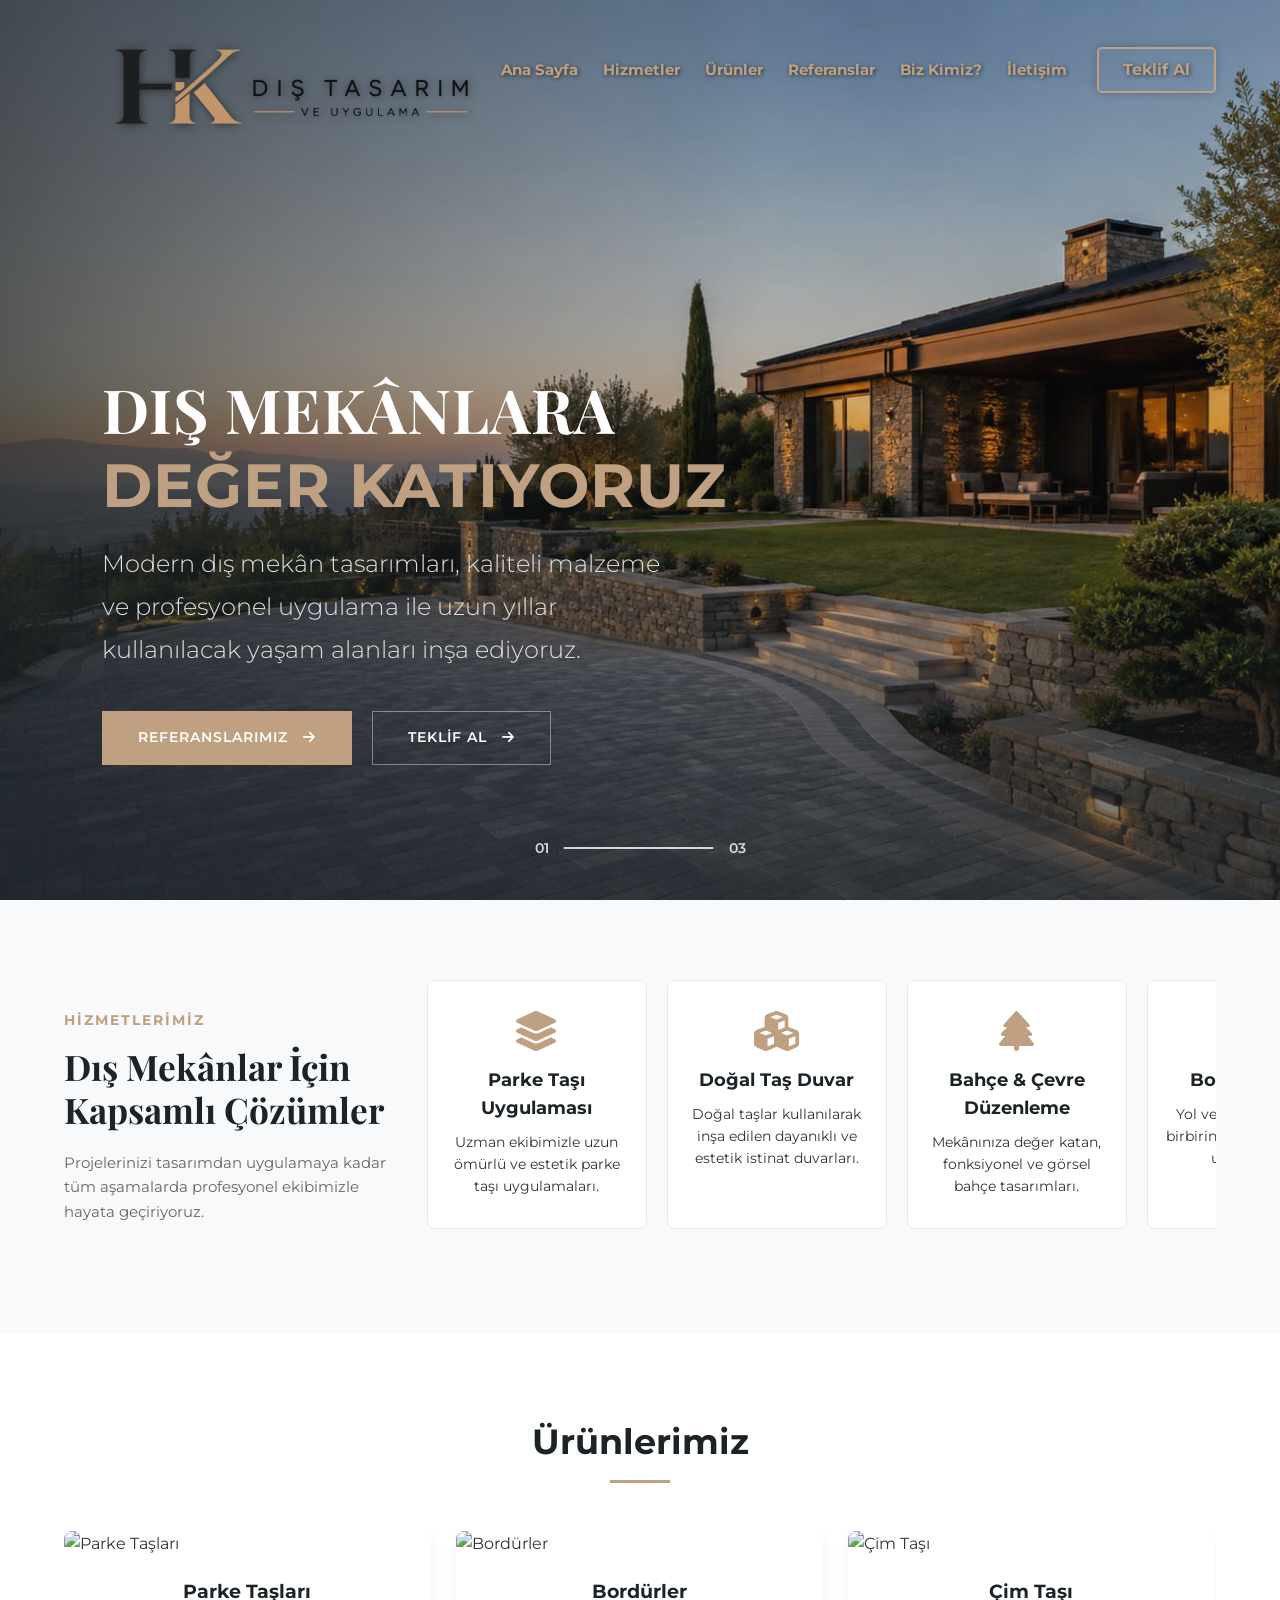
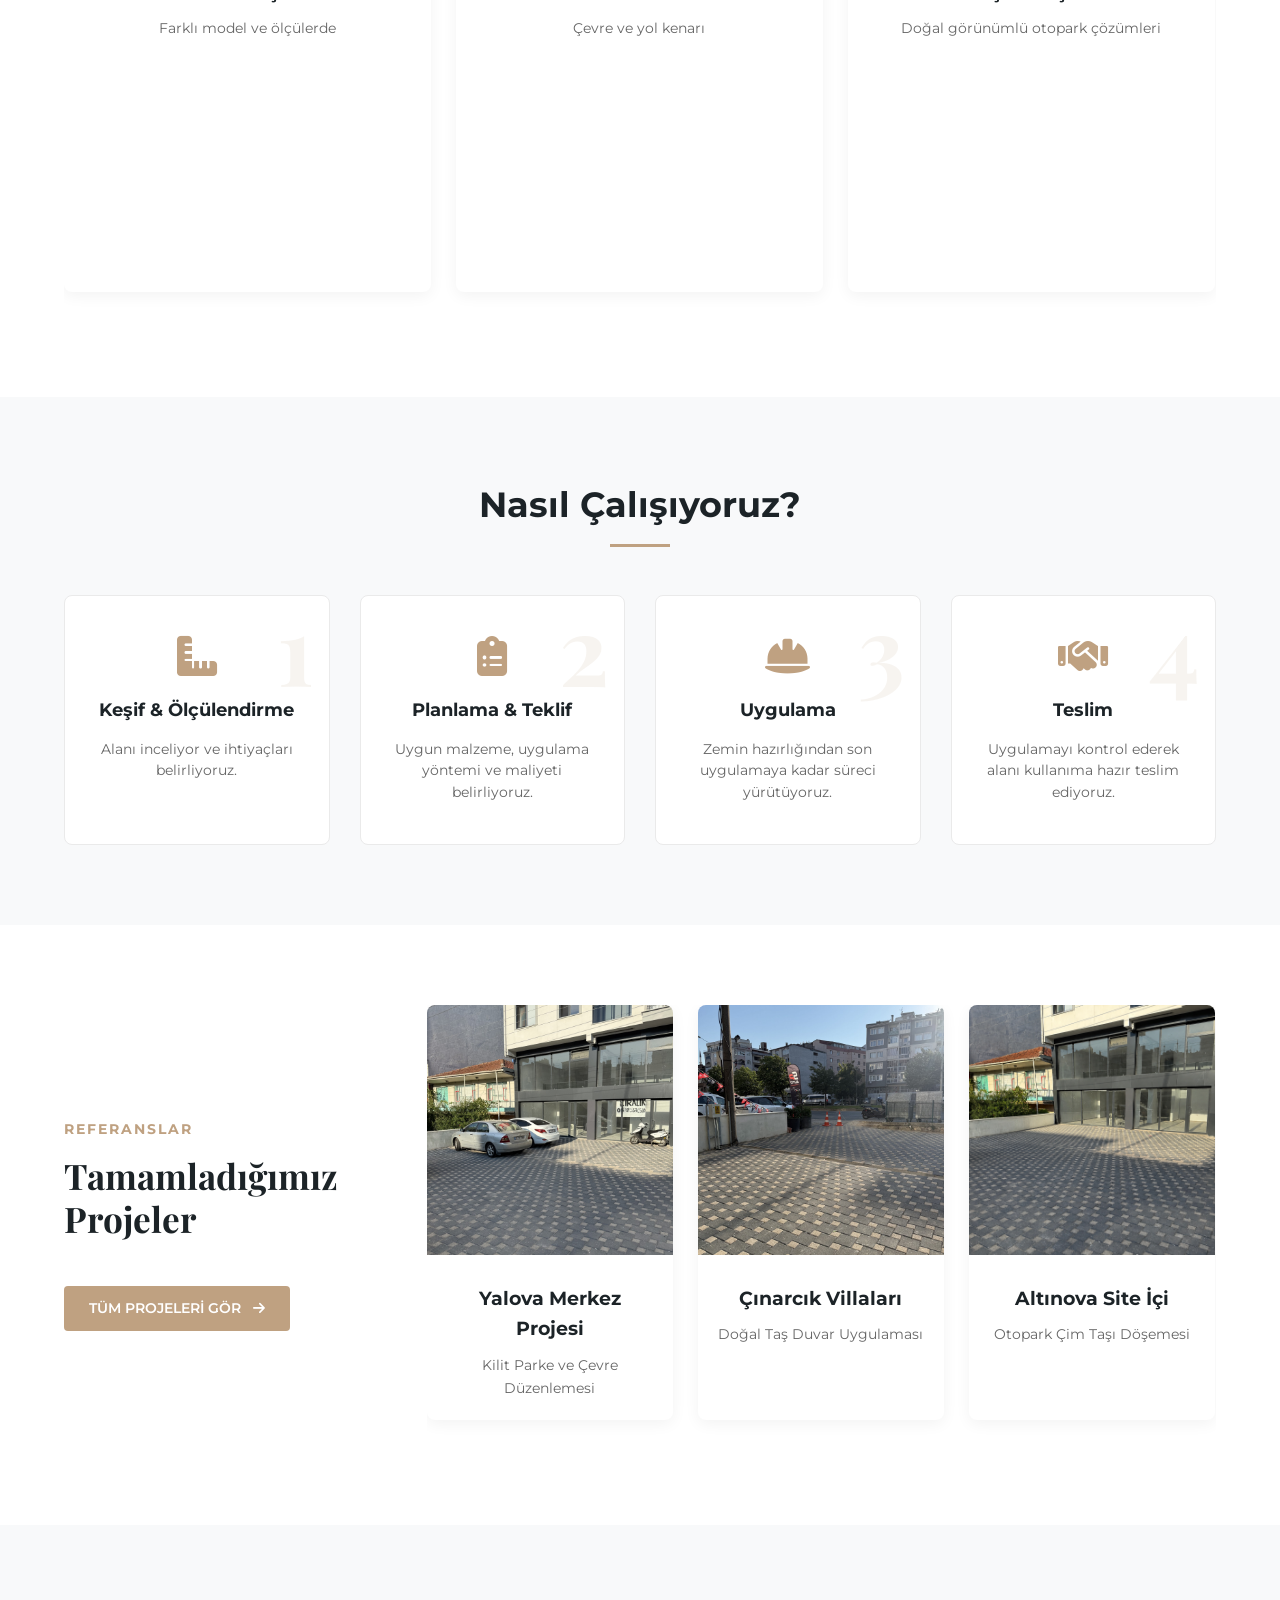
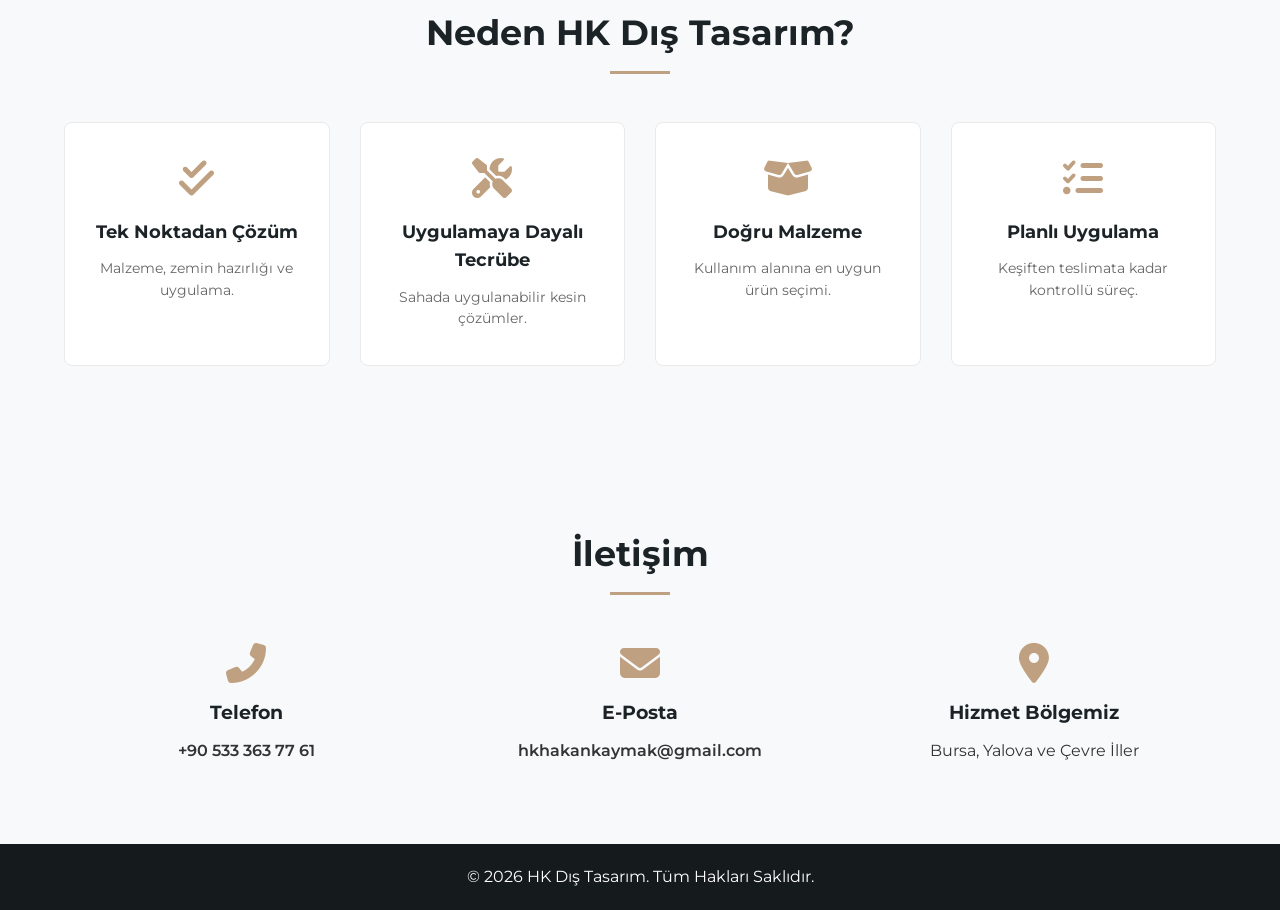
==== commit f4885f5c: "referanslar page created with dummy. referanslar page created with dummy." ====
--- a/index.html
+++ b/index.html
@@ -46,9 +46,7 @@
                     <li><a href="#hero">Ana Sayfa</a></li>
                     <li><a href="#hizmetler">Hizmetler</a></li>
                     <li><a href="#urunler">Ürünler</a></li>
-                    <li><a href="#nasil-calisiyoruz">Nasıl Çalışıyoruz?</a></li>
-                    <li><a href="#referanslar">Referanslar</a></li>
-                    <li><a href="#neden-hk">Neden Biz?</a></li>
+                    <li><a href="referanslar.html">Referanslar</a></li>
                     <li><a href="biz-kimiz.html">Biz Kimiz?</a></li>
                     <li><a href="#iletisim">İletişim</a></li>
                 </ul>
--- a/style.css
+++ b/style.css
@@ -681,6 +681,118 @@
     box-shadow: 0 15px 35px rgba(0,0,0,0.1);
 }
 
+/* --- REFERANSLAR SAYFASI (15'li Grid Yapısı) --- */
+.hero-referanslar {
+    background-image: url('assets/img/banner-2.jpg') !important; /* İkinci banner resmi */
+}
+
+.references-page-grid {
+    display: grid;
+    grid-template-columns: repeat(3, 1fr); /* Masaüstünde 3 kart yan yana */
+    gap: 30px;
+}
+
+.ref-page-card {
+    background: var(--white); 
+    border-radius: 8px;
+    overflow: hidden;
+    box-shadow: 0 4px 15px rgba(0,0,0,0.05);
+    transition: transform 0.3s ease;
+}
+
+.ref-page-card:hover {
+    transform: translateY(-5px);
+    box-shadow: 0 10px 25px rgba(0,0,0,0.1);
+}
+
+.ref-page-card img {
+    width: 100%;
+    height: 250px;
+    object-fit: cover;
+    cursor: zoom-in; /* İmleç büyüteç şeklini alır */
+    transition: opacity 0.3s ease;
+}
+
+.ref-page-card img:hover {
+    opacity: 0.85; /* Üzerine gelince resim hafif kararır, tıklanabilir olduğu hissedilir */
+}
+
+.ref-card-content {
+    padding: 20px;
+    text-align: left;
+}
+
+.ref-card-content h3 {
+    color: var(--primary-color);
+    margin-bottom: 8px;
+    font-size: 1.15rem;
+}
+
+.ref-card-content p {
+    font-size: 0.9rem;
+    color: #666;
+    line-height: 1.5;
+}
+
+/* --- LIGHTBOX (Büyüyen Resim) EFEKTİ --- */
+.lightbox-modal {
+    display: none; /* Başlangıçta gizlidir */
+    position: fixed;
+    z-index: 9999; /* En üst katmanda durur */
+    padding-top: 60px;
+    left: 0;
+    top: 0;
+    width: 100%;
+    height: 100%;
+    background-color: rgba(0, 0, 0, 0.9); /* Arka planı koyulaştırır */
+    backdrop-filter: blur(5px); /* Arka plana şık bir fluluk (blur) katar */
+}
+
+.lightbox-content {
+    margin: auto;
+    display: block;
+    width: 90%;
+    max-width: 1000px; /* Büyüyen resmin maksimum genişliği */
+    max-height: 80vh; /* Ekrana sığması için */
+    object-fit: contain;
+    border-radius: 4px;
+    animation: zoomIn 0.4s ease; /* Pürüzsüz açılma animasyonu */
+}
+
+#lightbox-caption {
+    margin: auto;
+    display: block;
+    width: 80%;
+    max-width: 900px;
+    text-align: center;
+    color: var(--accent-color); /* Altındaki yazı bej renginde olacak */
+    padding: 15px 0;
+    font-size: 1.3rem;
+    font-weight: 600;
+    font-family: 'Playfair Display', serif;
+    animation: zoomIn 0.4s ease;
+}
+
+.lightbox-close {
+    position: absolute;
+    top: 20px;
+    right: 40px;
+    color: #f1f1f1;
+    font-size: 45px;
+    font-weight: bold;
+    cursor: pointer;
+    transition: color 0.3s;
+}
+
+.lightbox-close:hover {
+    color: var(--accent-color);
+}
+
+@keyframes zoomIn {
+    from { transform: scale(0.9); opacity: 0; }
+    to { transform: scale(1); opacity: 1; }
+}
+
 /* ==================================================== */
 /* --- MOBİL UYUM (RESPONSIVE) VE LOGO ORTALAMA --- */
 /* ==================================================== */
@@ -844,4 +956,16 @@
         height: 35vh;
         padding-bottom: 30px;
     }
+
+    /* Referanslar Sayfası Grid Mobil Ayarı */
+    .references-page-grid {
+        grid-template-columns: repeat(2, 1fr); /* Tablette yan yana 2 tane */
+        gap: 20px;
+    }
+    
+    @media (max-width: 600px) {
+        .references-page-grid {
+            grid-template-columns: 1fr; /* Telefonda alt alta 1 tane */
+        }
+    }
 }
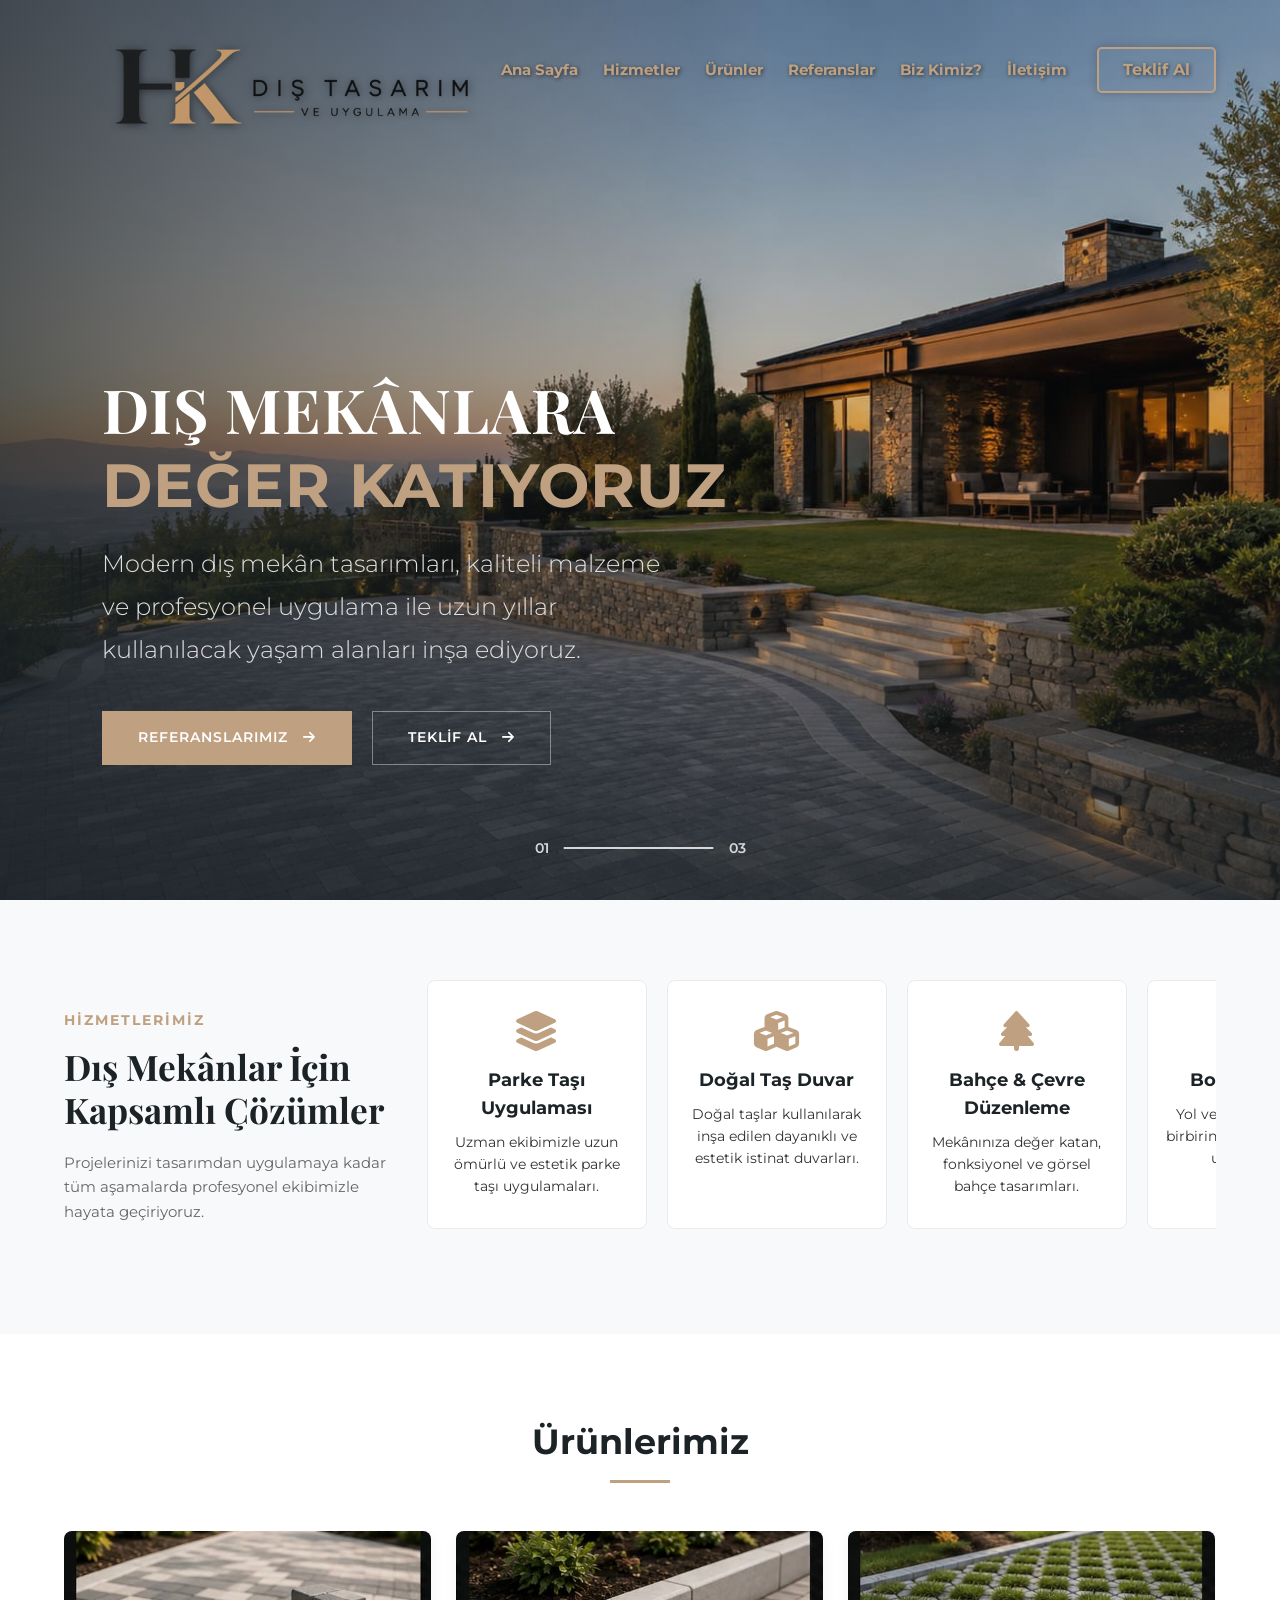
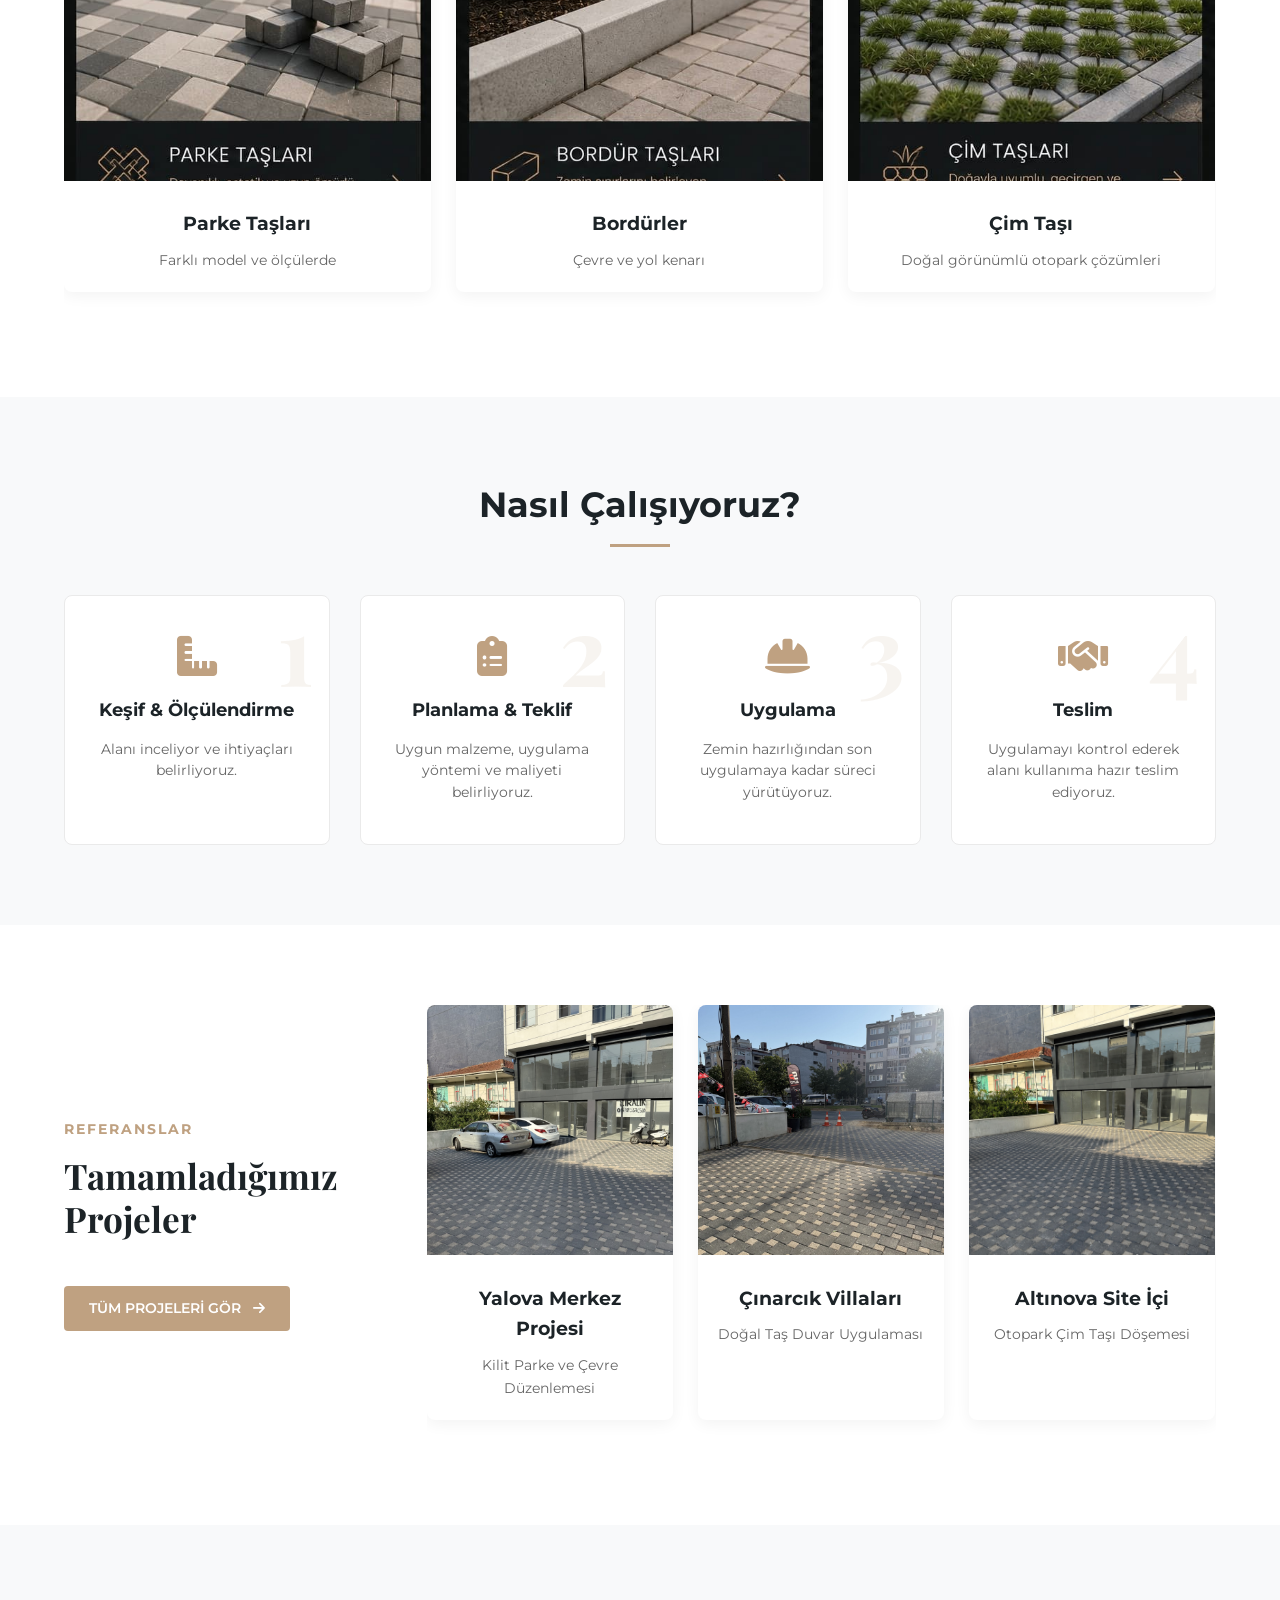
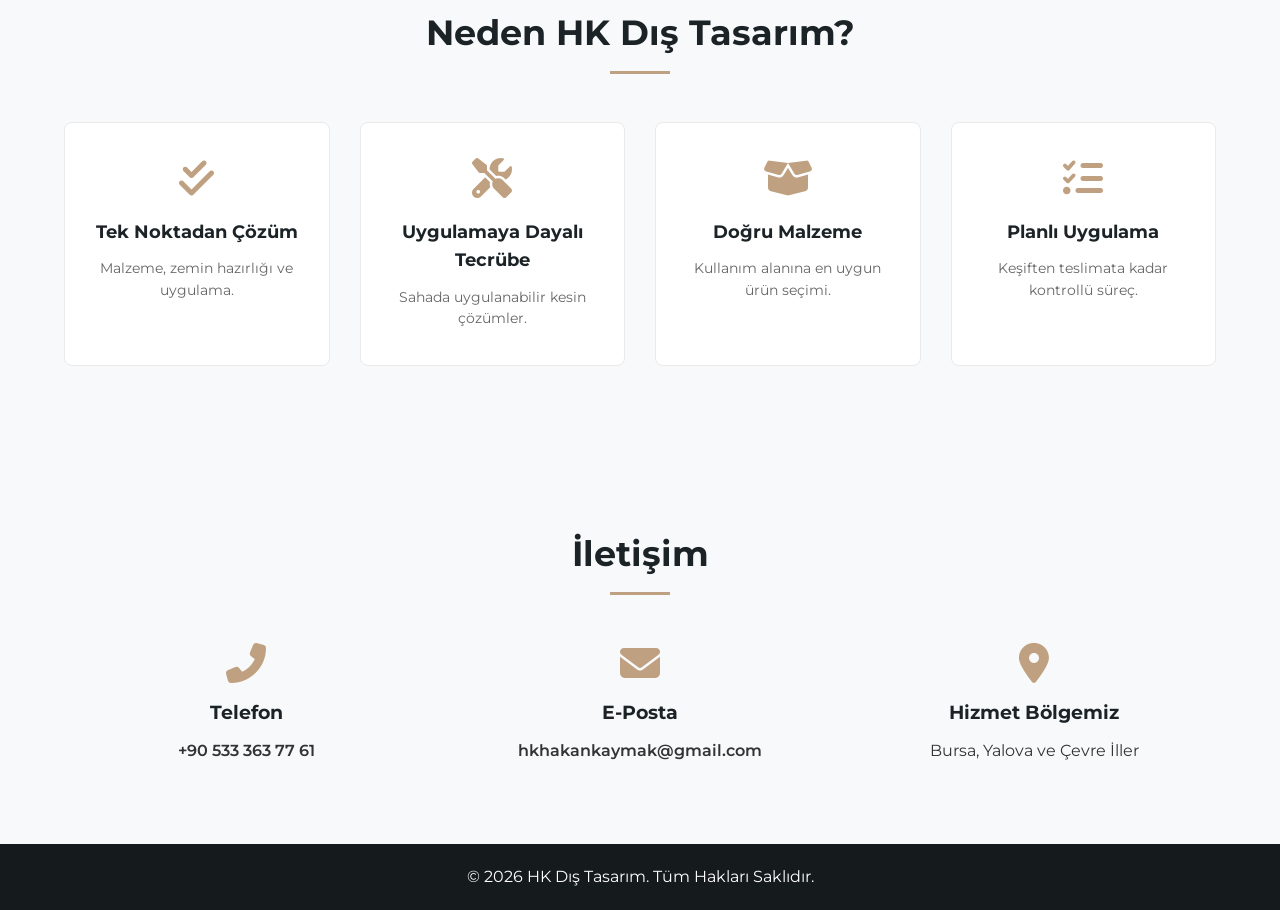
==== commit 767dbc75: "urunlar page added with dummy data, some updates. urunlar page added with dummy data, some updates." ====
--- a/index.html
+++ b/index.html
@@ -45,7 +45,7 @@
                 <ul class="nav-menu">
                     <li><a href="#hero">Ana Sayfa</a></li>
                     <li><a href="#hizmetler">Hizmetler</a></li>
-                    <li><a href="#urunler">Ürünler</a></li>
+                    <li><a href="urunler.html">Ürünler</a></li>
                     <li><a href="referanslar.html">Referanslar</a></li>
                     <li><a href="biz-kimiz.html">Biz Kimiz?</a></li>
                     <li><a href="#iletisim">İletişim</a></li>
--- a/style.css
+++ b/style.css
@@ -683,7 +683,12 @@
 
 /* --- REFERANSLAR SAYFASI (15'li Grid Yapısı) --- */
 .hero-referanslar {
-    background-image: url('assets/img/banner-2.jpg') !important; /* İkinci banner resmi */
+    background-image: url('assets/img/banner-2.jpg') !important; 
+    background-position: center bottom !important; /* Görselin tam alt kısmını merkeze alır */
+}
+
+.hero-urunler {
+    background-image: url('assets/img/banner-3.jpg') !important; 
 }
 
 .references-page-grid {
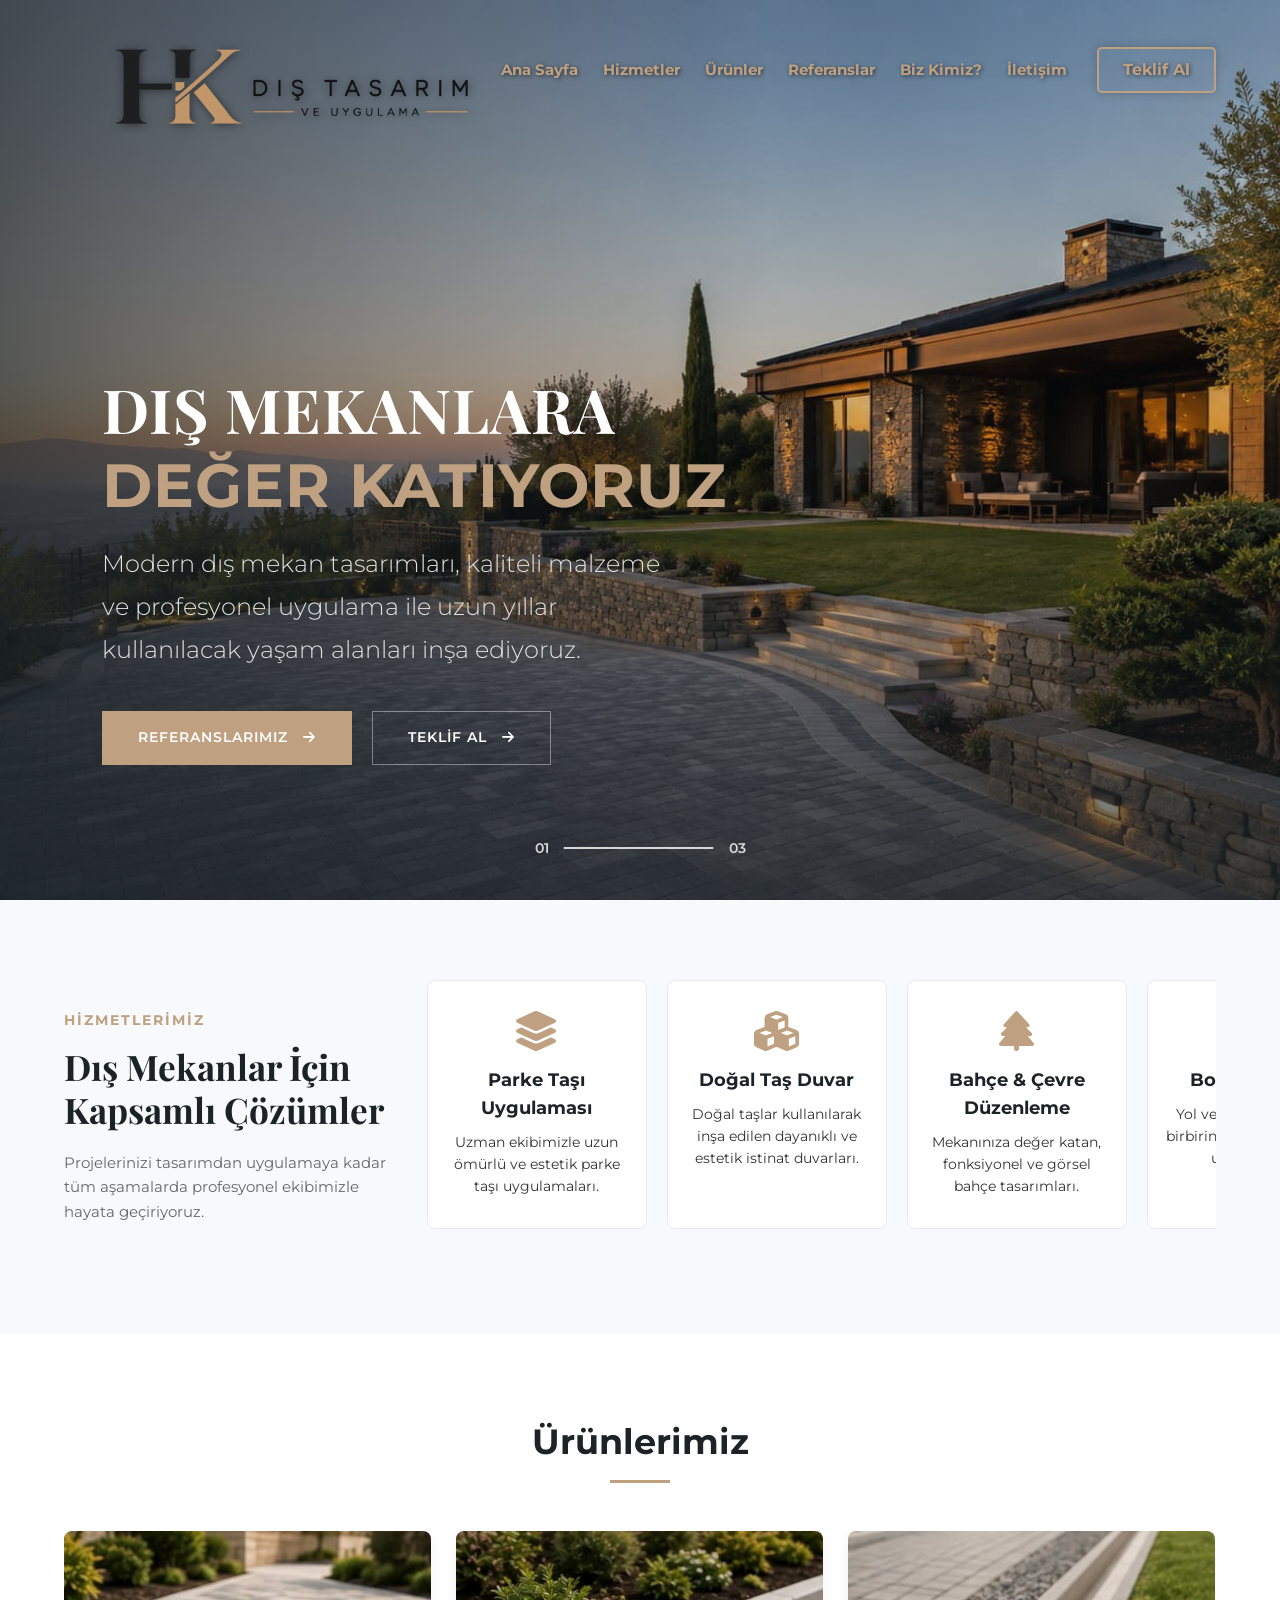
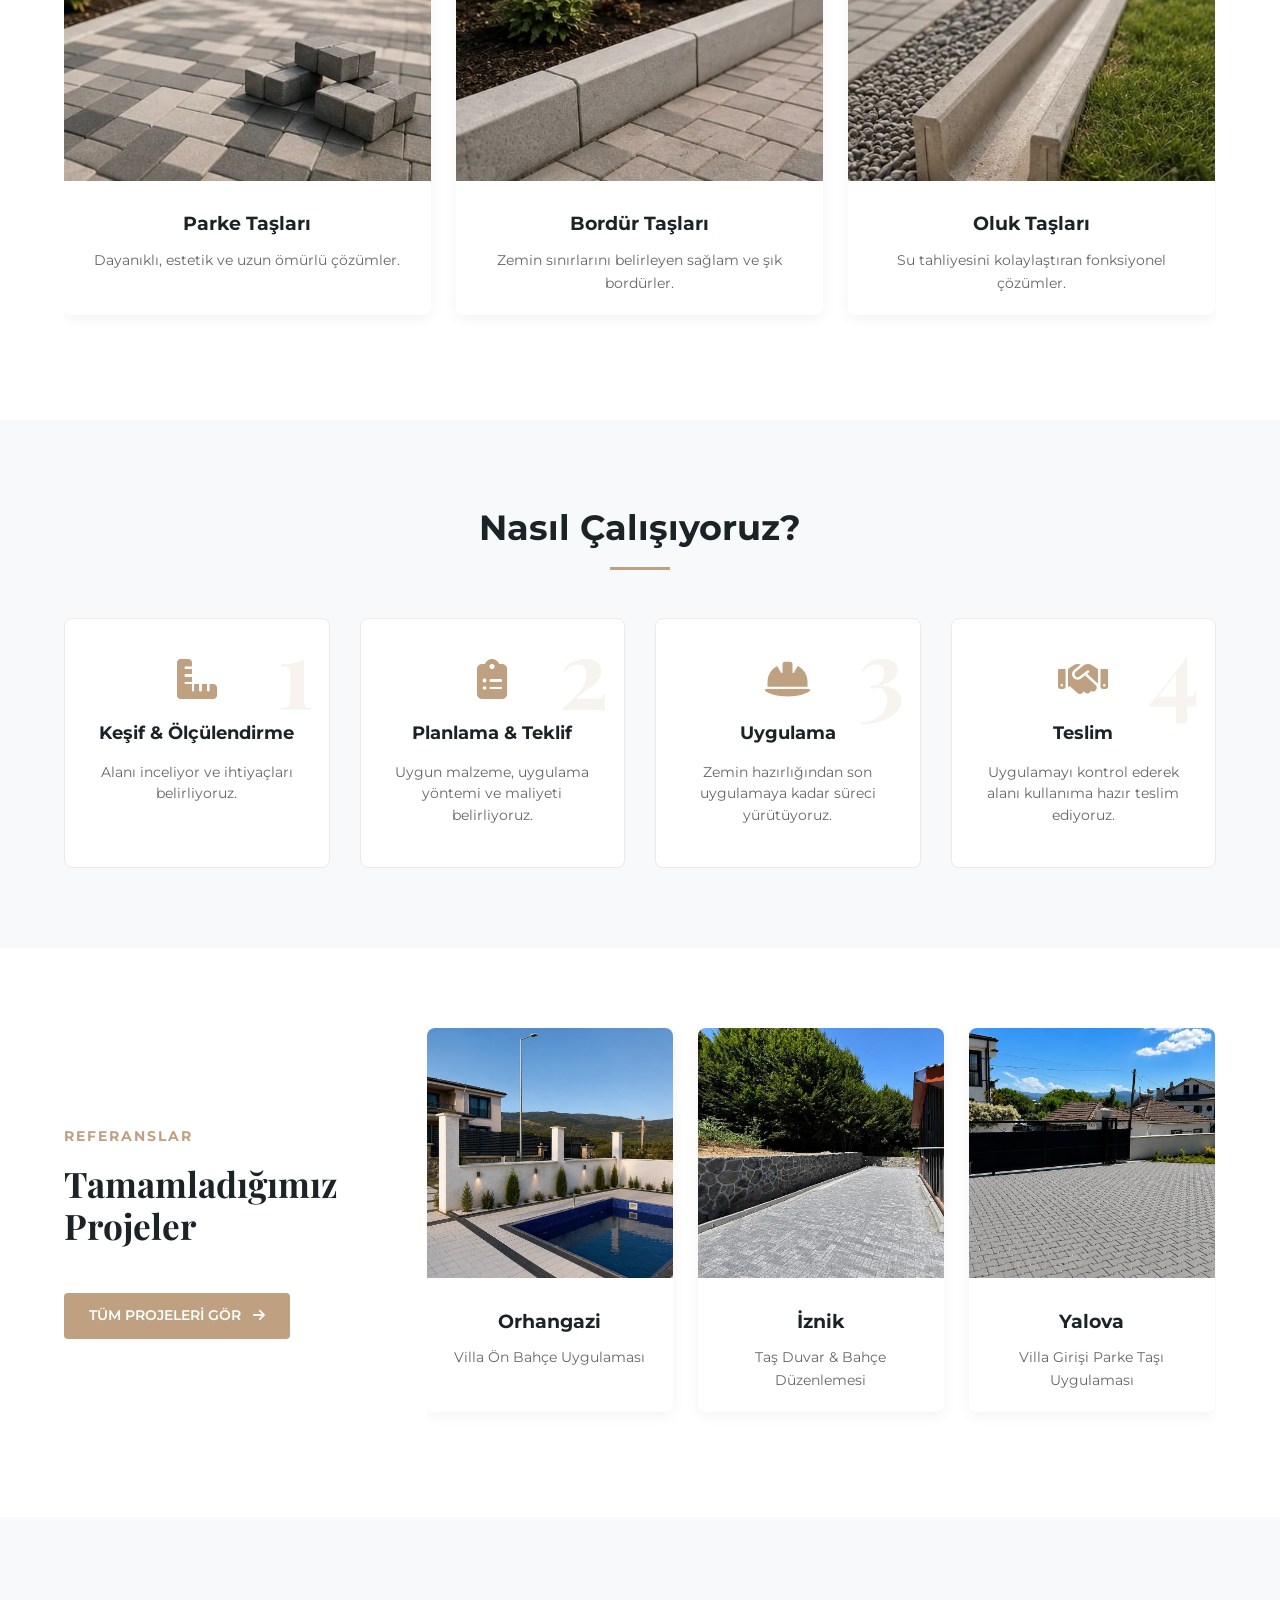
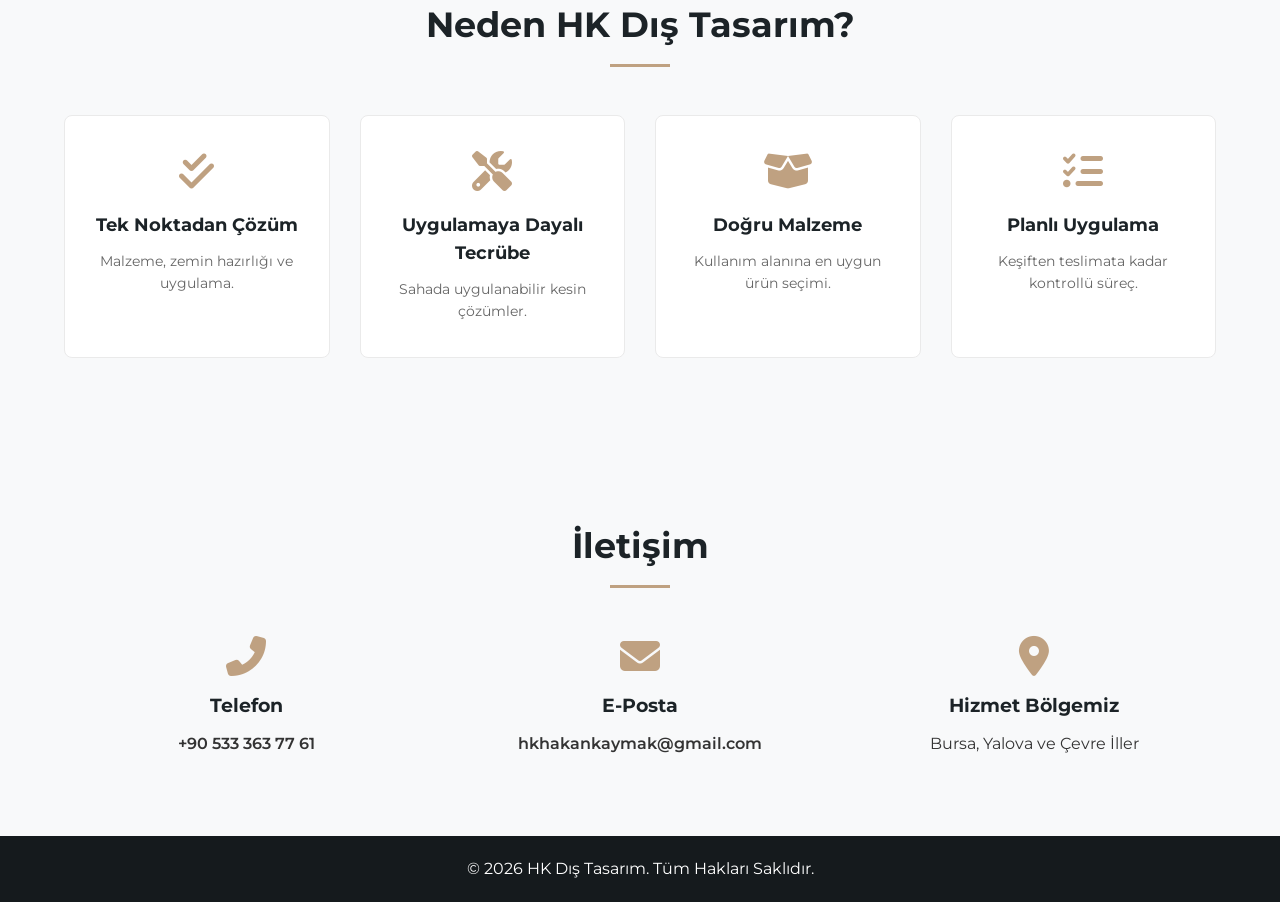
==== commit 5321d728: "big update. big update." ====
--- a/index.html
+++ b/index.html
@@ -2,7 +2,7 @@
 <html lang="tr">
 <head>
     <link href="https://fonts.googleapis.com/css2?family=Montserrat:wght@300;400;600;700&family=Playfair+Display:wght@600;700&display=swap" rel="stylesheet">
-    <link rel="icon" type="image/png" href="assets/img/favicon.png">
+    <link rel="icon" type="image/png" href="assets/img/logo/favicon.png">
     <meta charset="UTF-8">
     <meta name="viewport" content="width=device-width, initial-scale=1.0">
     <title>HK Dış Tasarım | Parke Taşı ve Peyzaj</title>
@@ -12,21 +12,21 @@
 
     <link rel="stylesheet" href="https://cdnjs.cloudflare.com/ajax/libs/font-awesome/6.4.0/css/all.min.css">
 
-    <meta name="description" content="Modern dış mekân tasarımları, kaliteli malzeme ve profesyonel uygulama ile uzun yıllar kullanılacak yaşam alanları inşa ediyoruz.">
+    <meta name="description" content="Modern dış mekan tasarımları, kaliteli malzeme ve profesyonel uygulama ile uzun yıllar kullanılacak yaşam alanları inşa ediyoruz.">
 
     <!-- Open Graph / WhatsApp / Facebook / LinkedIn -->
     <meta property="og:type" content="website">
     <meta property="og:url" content="https://coreofnature.github.io/HK-DIS-TASARIM/">
     <meta property="og:title" content="HK Dış Tasarım | Parke Taşı ve Peyzaj">
-    <meta property="og:description" content="Modern dış mekân tasarımları, kaliteli malzeme ve profesyonel uygulama ile uzun yıllar kullanılacak yaşam alanları inşa ediyoruz.">
-    <meta property="og:image" content="https://coreofnature.github.io/HK-DIS-TASARIM//assets/img/favicon.png">
+    <meta property="og:description" content="Modern dış mekan tasarımları, kaliteli malzeme ve profesyonel uygulama ile uzun yıllar kullanılacak yaşam alanları inşa ediyoruz.">
+    <meta property="og:image" content="https://coreofnature.github.io/HK-DIS-TASARIM//assets/img/logo/favicon.png">
 
     <!-- Twitter -->
     <meta name="twitter:card" content="summary_large_image">
     <meta name="twitter:url" content="https://coreofnature.github.io/HK-DIS-TASARIM/">
     <meta name="twitter:title" content="HK Dış Tasarım | Parke Taşı ve Peyzaj">
-    <meta name="twitter:description" content="Modern dış mekân tasarımları, kaliteli malzeme ve profesyonel uygulama ile uzun yıllar kullanılacak yaşam alanları inşa ediyoruz.">
-    <meta name="twitter:image" content="https://coreofnature.github.io/HK-DIS-TASARIM//assets/img/favicon.png">
+    <meta name="twitter:description" content="Modern dış mekan tasarımları, kaliteli malzeme ve profesyonel uygulama ile uzun yıllar kullanılacak yaşam alanları inşa ediyoruz.">
+    <meta name="twitter:image" content="https://coreofnature.github.io/HK-DIS-TASARIM//assets/img/logo/favicon.png">
 </head>
 <body>
 
@@ -36,9 +36,9 @@
             
             <a href="#hero" class="logo">
                 
-                <img src="assets/img/logo-big-dark.png" alt="HK Dış Tasarım" class="nav-logo logo-default">
+                <img src="assets/img/logo/logo-big-dark.png" alt="HK Dış Tasarım" class="nav-logo logo-default">
                 
-                <img src="assets/img/logo-dark.png" alt="HK Dış Tasarım İkon" class="nav-logo logo-scrolled">
+                <img src="assets/img/logo/logo-dark.png" alt="HK Dış Tasarım İkon" class="nav-logo logo-scrolled">
             </a>
 
             <nav>
@@ -65,8 +65,8 @@
         <div class="hero-overlay"></div>
         <div class="container hero-content">
 
-            <h1>DIŞ MEKÂNLARA<br><span class="text-accent">DEĞER KATIYORUZ</span></h1>
-            <p>Modern dış mekân tasarımları, kaliteli malzeme<br>ve profesyonel uygulama ile uzun yıllar<br>kullanılacak yaşam alanları inşa ediyoruz.</p>
+            <h1>DIŞ MEKANLARA<br><span class="text-accent">DEĞER KATIYORUZ</span></h1>
+            <p>Modern dış mekan tasarımları, kaliteli malzeme<br>ve profesyonel uygulama ile uzun yıllar<br>kullanılacak yaşam alanları inşa ediyoruz.</p>
             
             <div class="hero-buttons">
                 <a href="#referanslar" class="btn-hero-primary">REFERANSLARIMIZ <i class="fas fa-arrow-right"></i></a>
@@ -90,7 +90,7 @@
             <div class="split-layout">
                 <div class="split-left">
                     <span class="section-subtitle">HİZMETLERİMİZ</span>
-                    <h2>Dış Mekânlar İçin<br>Kapsamlı Çözümler</h2>
+                    <h2>Dış Mekanlar İçin<br>Kapsamlı Çözümler</h2>
                     <p>Projelerinizi tasarımdan uygulamaya kadar tüm aşamalarda profesyonel ekibimizle hayata geçiriyoruz.</p>
                 </div>
                 
@@ -109,7 +109,7 @@
                         <div class="service-box">
                             <i class="fas fa-tree service-icon"></i>
                             <h3>Bahçe & Çevre Düzenleme</h3>
-                            <p>Mekânınıza değer katan, fonksiyonel ve görsel bahçe tasarımları.</p>
+                            <p>Mekanınıza değer katan, fonksiyonel ve görsel bahçe tasarımları.</p>
                         </div>
                         <div class="service-box">
                             <i class="fas fa-road service-icon"></i>
@@ -123,7 +123,7 @@
                         </div>
                         <div class="service-box">
                             <i class="fas fa-seedling service-icon"></i>
-                            <h3>Dış Mekân Tasarım</h3>
+                            <h3>Dış Mekan Tasarım</h3>
                             <p>Doğayla iç içe, yeşili ön plana çıkaran profesyonel çözümler.</p>
                         </div>
                     </div>
@@ -138,45 +138,45 @@
             <h2 class="section-title">Ürünlerimiz</h2>
             <div class="products-slider">
                 <div class="card">
-                    <img src="assets/img/urunler-1.jpg" alt="Parke Taşları">
+                    <img src="assets/img/urun/urunler-1.jpg" alt="Parke Taşları">
                     <div class="card-content">
                         <h3>Parke Taşları</h3>
-                        <p>Farklı model ve ölçülerde</p>
-                    </div>
-                </div>
-                <div class="card">
-                    <img src="assets/img/urunler-2.jpg" alt="Bordürler">
-                    <div class="card-content">
-                        <h3>Bordürler</h3>
-                        <p>Çevre ve yol kenarı</p>
-                    </div>
-                </div>
-                <div class="card">
-                    <img src="assets/img/urunler-4.jpg" alt="Çim Taşı">
-                    <div class="card-content">
-                        <h3>Çim Taşı</h3>
-                        <p>Doğal görünümlü otopark çözümleri</p>
-                    </div>
-                </div>
-                <div class="card">
-                    <div class="card-placeholder"><i class="fas fa-water"></i></div>
-                    <div class="card-content">
-                        <h3>Oluk Taşı</h3>
-                        <p>Su yönlendirme sistemleri</p>
-                    </div>
-                </div>
-                <div class="card">
-                    <img src="assets/img/ref10.jpg" alt="Dekoratif Taşlar">
+                        <p>Dayanıklı, estetik ve uzun ömürlü çözümler.</p>
+                    </div>
+                </div>
+                <div class="card">
+                    <img src="assets/img/urun/urunler-2.jpg" alt="Bordür Taşları">
+                    <div class="card-content">
+                        <h3>Bordür Taşları</h3>
+                        <p>Zemin sınırlarını belirleyen sağlam ve şık bordürler.</p>
+                    </div>
+                </div>
+                <div class="card">
+                    <img src="assets/img/urun/urunler-3.jpg" alt="Oluk Taşları">
+                    <div class="card-content">
+                        <h3>Oluk Taşları</h3>
+                        <p>Su tahliyesini kolaylaştıran fonksiyonel çözümler.</p>
+                    </div>
+                </div>
+                <div class="card">
+                    <img src="assets/img/urun/urunler-4.jpg" alt="Çim Taşları">
+                    <div class="card-content">
+                        <h3>Çim Taşları</h3>
+                        <p>Doğayla uyumlu, geçirgen ve çevre dostu zeminler.</p>
+                    </div>
+                </div>
+                <div class="card">
+                    <img src="assets/img/urun/urunler-5.jpg" alt="Dekoratif Taşlar">
                     <div class="card-content">
                         <h3>Dekoratif Taşlar</h3>
-                        <p>Taş duvar ve dekorasyon</p>
-                    </div>
-                </div>
-                <div class="card">
-                    <div class="card-placeholder"><i class="fas fa-cubes"></i></div>
+                        <p>Parklara ve bahçelere estetik katan renkli taşlar.</p>
+                    </div>
+                </div>
+                <div class="card">
+                    <img src="assets/img/urun/urunler-6.jpg" alt="Beton Elemanları">
                     <div class="card-content">
                         <h3>Beton Elemanları</h3>
-                        <p>Altyapı ve peyzaj elemanları</p>
+                        <p>Fonksiyonel ve estetik beton ürünler.</p>
                     </div>
                 </div>
             </div>
@@ -225,44 +225,44 @@
                     <span class="section-subtitle">REFERANSLAR</span>
                     <h2>Tamamladığımız<br>Projeler</h2>
                     <br>
-                    <a href="#iletisim" class="btn-outline-solid">TÜM PROJELERİ GÖR &nbsp; <i class="fas fa-arrow-right"></i></a>
+                    <a href="referanslar.html" class="btn-outline-solid">TÜM PROJELERİ GÖR &nbsp; <i class="fas fa-arrow-right"></i></a>
                 </div>
                 
                 <div class="split-right">
                     <div class="references-slider">
                         <div class="card">
-                            <img src="assets/img/ref1.jpg" alt="Referans 1">
-                            <div class="card-content">
-                                <h3>Yalova Merkez Projesi</h3>
-                                <p>Kilit Parke ve Çevre Düzenlemesi</p>
-                            </div>
-                        </div>
-                        <div class="card">
-                            <img src="assets/img/ref2.jpg" alt="Referans 2">
-                            <div class="card-content">
-                                <h3>Çınarcık Villaları</h3>
-                                <p>Doğal Taş Duvar Uygulaması</p>
-                            </div>
-                        </div>
-                        <div class="card">
-                            <img src="assets/img/ref3.png" alt="Referans 3">
-                            <div class="card-content">
-                                <h3>Altınova Site İçi</h3>
-                                <p>Otopark Çim Taşı Döşemesi</p>
-                            </div>
-                        </div>
-                        <div class="card">
-                            <img src="assets/img/ref9.jpg" alt="Referans 4">
-                            <div class="card-content">
-                                <h3>Karamürsel Bahçe</h3>
-                                <p>Peyzaj ve Zemin Hazırlığı</p>
-                            </div>
-                        </div>
-                        <div class="card">
-                            <img src="assets/img/ref10.jpg" alt="Referans 5">
-                            <div class="card-content">
-                                <h3>Armutlu Sahil</h3>
-                                <p>Dekoratif Yürüyüş Yolu Bordürü</p>
+                            <img src="assets/img/ref/referans4.jpg" alt="Referans 1">
+                            <div class="card-content">
+                                <h3>Orhangazi</h3>
+                                <p>Villa Ön Bahçe Uygulaması</p>
+                            </div>
+                        </div>
+                        <div class="card">
+                            <img src="assets/img/ref/referans1.jpg" alt="Referans 2">
+                            <div class="card-content">
+                                <h3>İznik</h3>
+                                <p>Taş Duvar & Bahçe Düzenlemesi</p>
+                            </div>
+                        </div>
+                        <div class="card">
+                            <img src="assets/img/ref/referans12.jpg" alt="Referans 3">
+                            <div class="card-content">
+                                <h3>Yalova</h3>
+                                <p>Villa Girişi Parke Taşı Uygulaması</p>
+                            </div>
+                        </div>
+                        <div class="card">
+                            <img src="assets/img/ref/referans8.jpg" alt="Referans 4">
+                            <div class="card-content">
+                                <h3>Orhangazi</h3>
+                                <p>Bağ Evi Dış Mekan Uygulaması</p>
+                            </div>
+                        </div>
+                        <div class="card">
+                            <img src="assets/img/ref/referans3.jpg" alt="Referans 5">
+                            <div class="card-content">
+                                <h3>İznik</h3>
+                                <p>Taş Duvar & Bahçe Düzenlemesi</p>
                             </div>
                         </div>
                     </div>
@@ -309,7 +309,7 @@
                 <div class="contact-item">
                     <i class="fas fa-phone-alt"></i>
                     <h3>Telefon</h3>
-                    <p><a href="tel:+905550000000">+90 533 363 77 61</a></p>
+                    <p><a href="tel:+905333637761">+90 533 363 77 61</a></p>
                 </div>
                 <div class="contact-item">
                     <i class="fas fa-envelope"></i>
--- a/style.css
+++ b/style.css
@@ -668,27 +668,54 @@
     justify-content: flex-start; 
     position: relative;
     padding-bottom: 8vh; 
-    background-image: url('assets/img/banner-1.jpg'); /* Arka plana şık bir manzara resmi */
+    background-image: url('assets/img/banner/banner-1.jpg'); /* Arka plana şık bir manzara resmi */
     background-size: cover;
     background-position: center;
 }
 
-/* Biz Kimiz Sayfası Görseli */
-.about-page-img {
+/* --- BİZ KİMİZ SAYFASI - Görsel Ayarları --- */
+.about-image-gallery {
+    width: 100%;
+}
+
+/* Masaüstünde yatay görsel görünür, %100 alanı kaplar */
+.about-img-horizontal {
     width: 100%;
     height: auto;
     border-radius: 8px;
     box-shadow: 0 15px 35px rgba(0,0,0,0.1);
+    display: block; 
+}
+
+/* Masaüstünde dikey görsel tamamen gizlenir */
+.about-img-vertical {
+    display: none; 
 }
 
 /* --- REFERANSLAR SAYFASI (15'li Grid Yapısı) --- */
 .hero-referanslar {
-    background-image: url('assets/img/banner-2.jpg') !important; 
+    background-image: url('assets/img/banner/banner-2.jpg') !important; 
     background-position: center bottom !important; /* Görselin tam alt kısmını merkeze alır */
 }
 
 .hero-urunler {
-    background-image: url('assets/img/banner-3.jpg') !important; 
+    background-image: url('assets/img/banner/banner-3.jpg') !important; 
+}
+
+/* --- BÖLÜM AÇIKLAMALARI (Yönlendirme Metni) --- */
+.section-description {
+    text-align: center;
+    color: #666;
+    font-size: 0.95rem;
+    max-width: 600px;
+    margin: -15px auto 40px auto; /* Başlığa yaklaştırıp, altındaki grid'den biraz uzaklaştırdık */
+    line-height: 1.6;
+}
+
+.section-description i {
+    color: var(--accent-color); /* İkon senin şık bej renginde yanacak */
+    margin-right: 5px;
+    font-size: 1.1rem;
 }
 
 .references-page-grid {
@@ -764,18 +791,42 @@
     animation: zoomIn 0.4s ease; /* Pürüzsüz açılma animasyonu */
 }
 
+/* Alt taraftaki dinamik 4'lü alanın ana taşıyıcısı */
 #lightbox-caption {
-    margin: auto;
+    margin: 15px auto 0 auto;
     display: block;
-    width: 80%;
-    max-width: 900px;
-    text-align: center;
-    color: var(--accent-color); /* Altındaki yazı bej renginde olacak */
-    padding: 15px 0;
-    font-size: 1.3rem;
-    font-weight: 600;
+    width: 90%;
+    max-width: 1000px; /* Resmin genişliğiyle aynı hizada durur */
+    animation: zoomIn 0.4s ease;
+}
+
+/* 4 Sütunlu Grid Yapısı */
+.lightbox-details {
+    display: grid;
+    grid-template-columns: repeat(4, 1fr); /* Yan yana 4 eşit sütun */
+    gap: 20px;
+    background: rgba(28, 35, 39, 0.7); /* Okunabilirliği artırmak için çok hafif antrasit bir zemin */
+    padding: 20px;
+    border-radius: 8px;
+    border: 1px solid rgba(191, 161, 129, 0.2); /* Etrafında çok ince, saydam bir bej çerçeve */
+}
+
+/* Kalın ve Bej Rengindeki Başlıklar */
+.detail-item h4 {
+    color: var(--accent-color);
     font-family: 'Playfair Display', serif;
-    animation: zoomIn 0.4s ease;
+    font-size: 1.1rem;
+    margin-bottom: 5px;
+    letter-spacing: 1px;
+}
+
+/* İnce, Sade ve Beyaz Açıklama Yazıları */
+.detail-item p {
+    color: #ffffff;
+    font-family: 'Montserrat', sans-serif;
+    font-weight: 300; /* İnce font */
+    font-size: 0.95rem;
+    line-height: 1.4;
 }
 
 .lightbox-close {
@@ -973,4 +1024,24 @@
             grid-template-columns: 1fr; /* Telefonda alt alta 1 tane */
         }
     }
+
+    /* Mobilde Lightbox Detayları (2x2 Grid) */
+    .lightbox-details {
+        grid-template-columns: repeat(2, 1fr); 
+        gap: 15px;
+        padding: 15px;
+    }
+
+/* Biz Kimiz Görsel Mobil Ayarı */
+    .about-img-horizontal {
+        display: none !important; /* Mobilde yatay görseli gizle */
+    }
+    
+    .about-img-vertical {
+        display: block !important; /* Mobilde dikey görseli göster */
+        width: 100%;
+        height: auto;
+        border-radius: 8px;
+        box-shadow: 0 15px 35px rgba(0,0,0,0.1);
+    }
 }
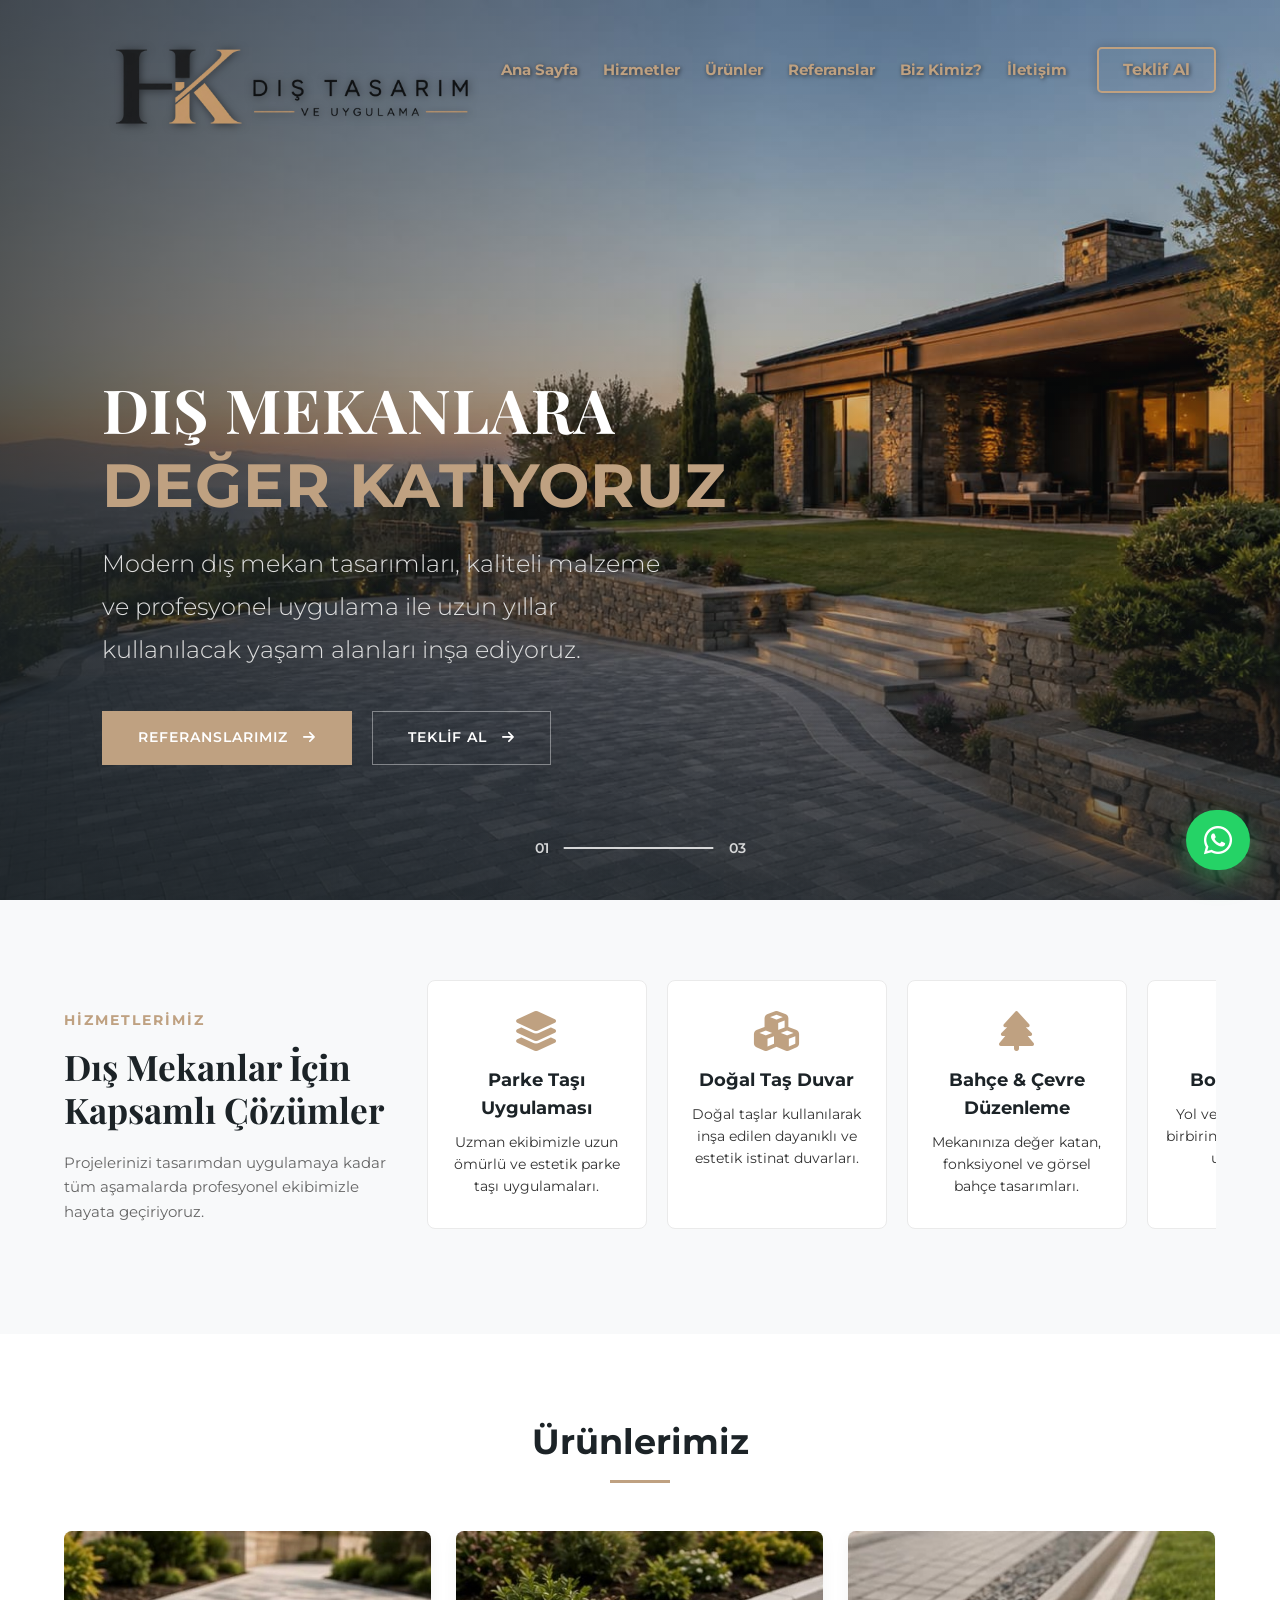
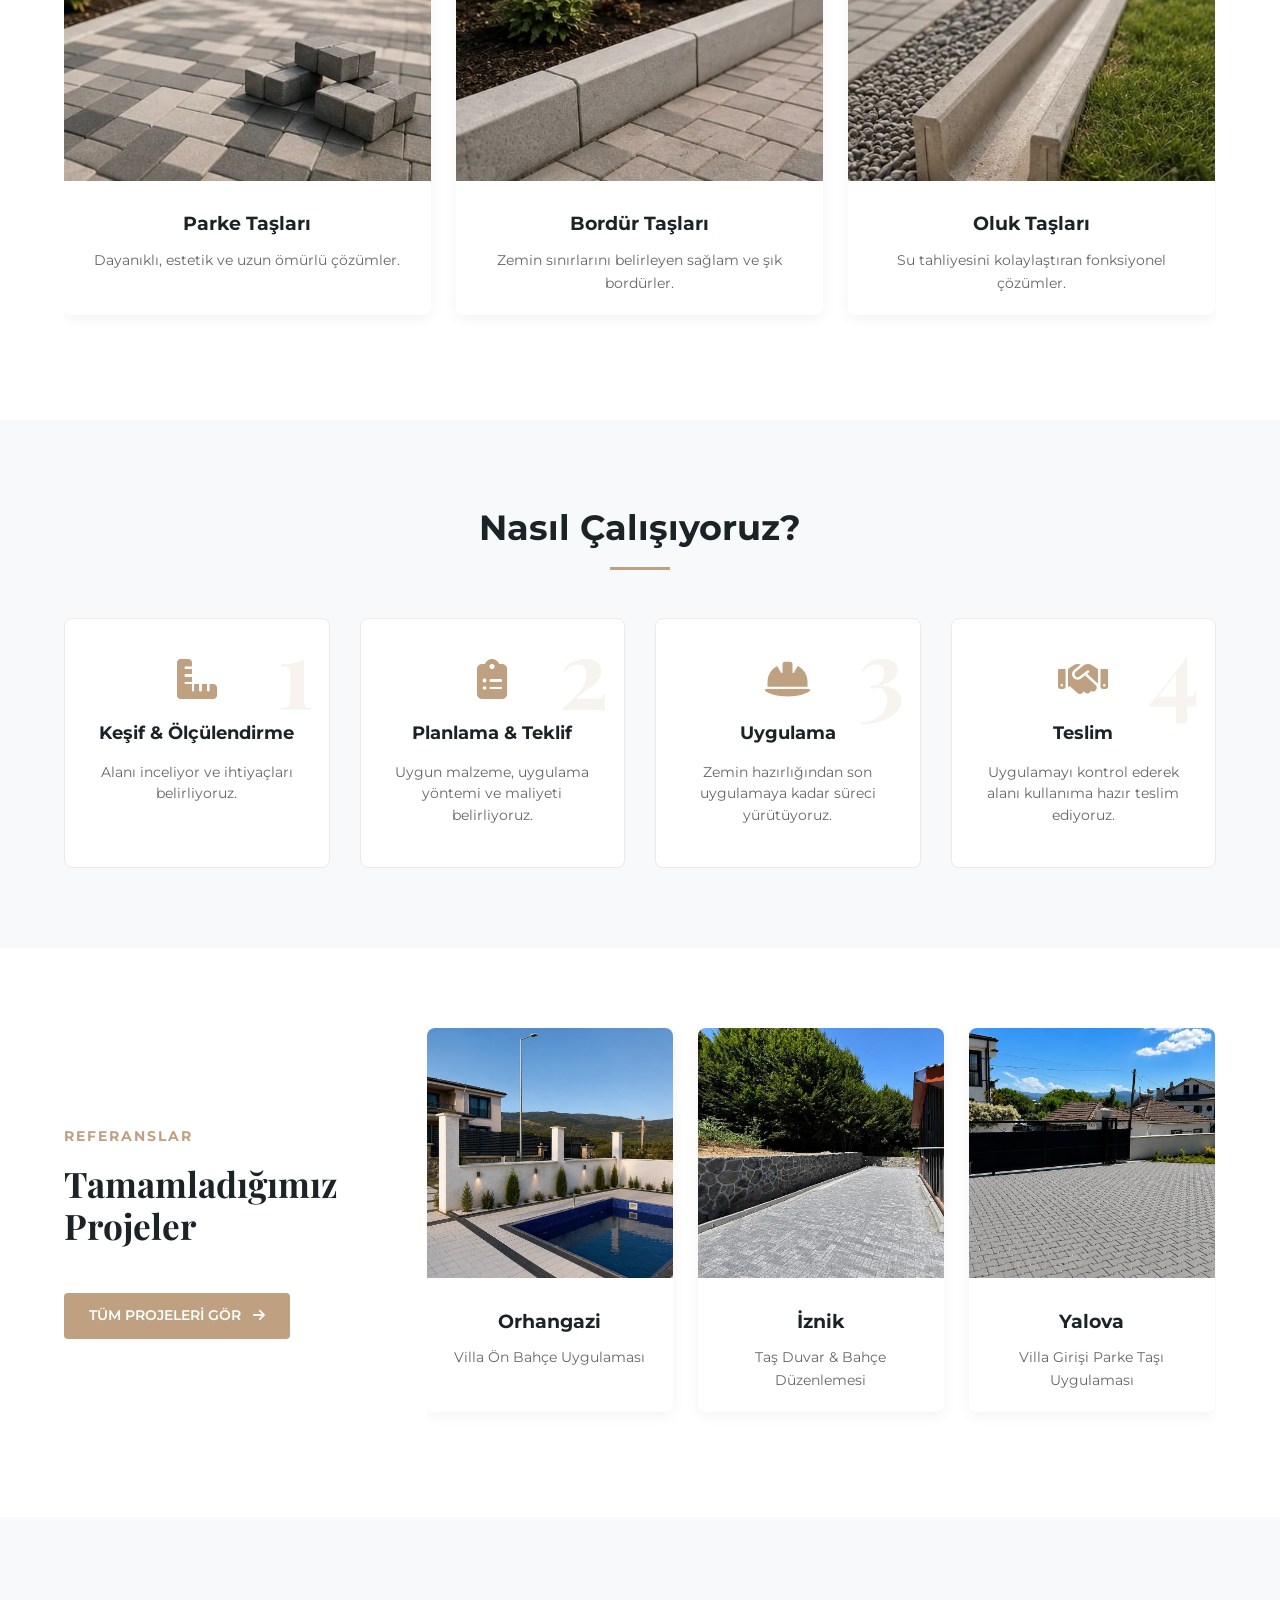
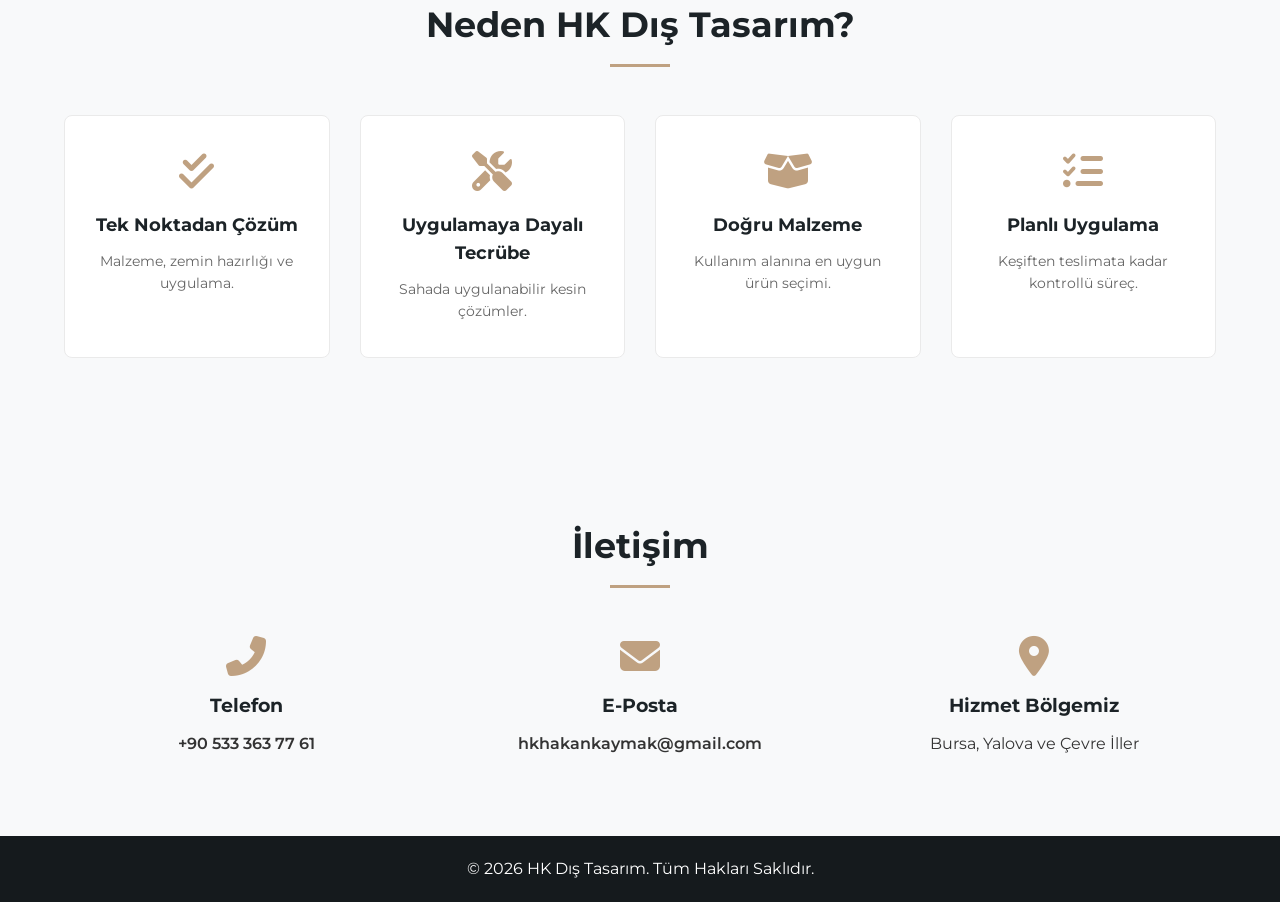
==== commit 775480df: "some updates. WP sticker added, 404 page added, some updates for image load." ====
--- a/index.html
+++ b/index.html
@@ -1,32 +1,56 @@
 <!DOCTYPE html>
 <html lang="tr">
 <head>
-    <link href="https://fonts.googleapis.com/css2?family=Montserrat:wght@300;400;600;700&family=Playfair+Display:wght@600;700&display=swap" rel="stylesheet">
-    <link rel="icon" type="image/png" href="assets/img/logo/favicon.png">
     <meta charset="UTF-8">
     <meta name="viewport" content="width=device-width, initial-scale=1.0">
+    <meta name="theme-color" content="#1c2327">
     <title>HK Dış Tasarım | Parke Taşı ve Peyzaj</title>
+    <meta name="description" content="Modern dış mekan tasarımları, kaliteli malzeme ve profesyonel uygulama ile uzun yıllar kullanılacak yaşam alanları inşa ediyoruz.">
+    <link rel="canonical" href="https://hkdistasarim.com/">
+    <link rel="icon" type="image/png" href="assets/img/logo/favicon.png">
+
+    <link href="https://fonts.googleapis.com/css2?family=Montserrat:wght@300;400;600;700&family=Playfair+Display:wght@600;700&display=swap" rel="stylesheet">
     <link rel="stylesheet" href="style.css">
-
-    <link href="https://fonts.googleapis.com/css2?family=Montserrat:wght@300;400;600;700&display=swap" rel="stylesheet">
-
     <link rel="stylesheet" href="https://cdnjs.cloudflare.com/ajax/libs/font-awesome/6.4.0/css/all.min.css">
-
-    <meta name="description" content="Modern dış mekan tasarımları, kaliteli malzeme ve profesyonel uygulama ile uzun yıllar kullanılacak yaşam alanları inşa ediyoruz.">
 
     <!-- Open Graph / WhatsApp / Facebook / LinkedIn -->
     <meta property="og:type" content="website">
-    <meta property="og:url" content="https://coreofnature.github.io/HK-DIS-TASARIM/">
+    <meta property="og:url" content="https://hkdistasarim.com/">
     <meta property="og:title" content="HK Dış Tasarım | Parke Taşı ve Peyzaj">
     <meta property="og:description" content="Modern dış mekan tasarımları, kaliteli malzeme ve profesyonel uygulama ile uzun yıllar kullanılacak yaşam alanları inşa ediyoruz.">
-    <meta property="og:image" content="https://coreofnature.github.io/HK-DIS-TASARIM//assets/img/logo/favicon.png">
+    <meta property="og:image" content="https://hkdistasarim.com/assets/img/logo/favicon.png">
 
     <!-- Twitter -->
     <meta name="twitter:card" content="summary_large_image">
-    <meta name="twitter:url" content="https://coreofnature.github.io/HK-DIS-TASARIM/">
+    <meta name="twitter:url" content="https://hkdistasarim.com/">
     <meta name="twitter:title" content="HK Dış Tasarım | Parke Taşı ve Peyzaj">
     <meta name="twitter:description" content="Modern dış mekan tasarımları, kaliteli malzeme ve profesyonel uygulama ile uzun yıllar kullanılacak yaşam alanları inşa ediyoruz.">
-    <meta name="twitter:image" content="https://coreofnature.github.io/HK-DIS-TASARIM//assets/img/logo/favicon.png">
+    <meta name="twitter:image" content="https://hkdistasarim.com/assets/img/logo/favicon.png">
+
+    <meta name="google-site-verification" content="68mcCVBln1o1FagCXblPK_ZQM2r2SAHhfQl0AJJa7Io" />
+
+    <!-- Yerel SEO Yapısal Verisi (JSON-LD) -->
+    <script type="application/ld+json">
+    {
+      "@context": "https://schema.org",
+      "@type": "HomeAndConstructionBusiness",
+      "name": "HK Dış Tasarım",
+      "url": "https://hkdistasarim.com/",
+      "logo": "https://hkdistasarim.com/assets/img/logo/logo-big-dark.png",
+      "image": "https://hkdistasarim.com/assets/img/banner/banner-1.jpg",
+      "description": "Bursa, Yalova ve çevre illerde parke taşı uygulamaları, doğal taş duvar, bordür ve peyzaj çözümleri.",
+      "telephone": "+905333637761",
+      "email": "hkhakankaymak@gmail.com",
+      "areaServed": [
+        "Bursa",
+        "Yalova",
+        "Orhangazi",
+        "İznik",
+        "Gemlik",
+        "Karamürsel"
+      ]
+    }
+    </script>
 </head>
 <body>
 
@@ -138,42 +162,42 @@
             <h2 class="section-title">Ürünlerimiz</h2>
             <div class="products-slider">
                 <div class="card">
-                    <img src="assets/img/urun/urunler-1.jpg" alt="Parke Taşları">
+                    <img src="assets/img/urun/urunler-1.jpg" alt="Parke Taşları" loading="lazy">
                     <div class="card-content">
                         <h3>Parke Taşları</h3>
                         <p>Dayanıklı, estetik ve uzun ömürlü çözümler.</p>
                     </div>
                 </div>
                 <div class="card">
-                    <img src="assets/img/urun/urunler-2.jpg" alt="Bordür Taşları">
+                    <img src="assets/img/urun/urunler-2.jpg" alt="Bordür Taşları" loading="lazy">
                     <div class="card-content">
                         <h3>Bordür Taşları</h3>
                         <p>Zemin sınırlarını belirleyen sağlam ve şık bordürler.</p>
                     </div>
                 </div>
                 <div class="card">
-                    <img src="assets/img/urun/urunler-3.jpg" alt="Oluk Taşları">
+                    <img src="assets/img/urun/urunler-3.jpg" alt="Oluk Taşları" loading="lazy">
                     <div class="card-content">
                         <h3>Oluk Taşları</h3>
                         <p>Su tahliyesini kolaylaştıran fonksiyonel çözümler.</p>
                     </div>
                 </div>
                 <div class="card">
-                    <img src="assets/img/urun/urunler-4.jpg" alt="Çim Taşları">
+                    <img src="assets/img/urun/urunler-4.jpg" alt="Çim Taşları" loading="lazy">
                     <div class="card-content">
                         <h3>Çim Taşları</h3>
                         <p>Doğayla uyumlu, geçirgen ve çevre dostu zeminler.</p>
                     </div>
                 </div>
                 <div class="card">
-                    <img src="assets/img/urun/urunler-5.jpg" alt="Dekoratif Taşlar">
+                    <img src="assets/img/urun/urunler-5.jpg" alt="Dekoratif Taşlar" loading="lazy">
                     <div class="card-content">
                         <h3>Dekoratif Taşlar</h3>
                         <p>Parklara ve bahçelere estetik katan renkli taşlar.</p>
                     </div>
                 </div>
                 <div class="card">
-                    <img src="assets/img/urun/urunler-6.jpg" alt="Beton Elemanları">
+                    <img src="assets/img/urun/urunler-6.jpg" alt="Beton Elemanları" loading="lazy">
                     <div class="card-content">
                         <h3>Beton Elemanları</h3>
                         <p>Fonksiyonel ve estetik beton ürünler.</p>
@@ -231,35 +255,35 @@
                 <div class="split-right">
                     <div class="references-slider">
                         <div class="card">
-                            <img src="assets/img/ref/referans4.jpg" alt="Referans 1">
+                            <img src="assets/img/ref/referans4.jpg" alt="Orhangazi Villa Ön Bahçe Uygulaması" loading="lazy">
                             <div class="card-content">
                                 <h3>Orhangazi</h3>
                                 <p>Villa Ön Bahçe Uygulaması</p>
                             </div>
                         </div>
                         <div class="card">
-                            <img src="assets/img/ref/referans1.jpg" alt="Referans 2">
+                            <img src="assets/img/ref/referans1.jpg" alt="İznik Taş Duvar & Bahçe Düzenlemesi" loading="lazy">
                             <div class="card-content">
                                 <h3>İznik</h3>
                                 <p>Taş Duvar & Bahçe Düzenlemesi</p>
                             </div>
                         </div>
                         <div class="card">
-                            <img src="assets/img/ref/referans12.jpg" alt="Referans 3">
+                            <img src="assets/img/ref/referans12.jpg" alt="Yalova Villa Girişi Parke Taşı Uygulaması" loading="lazy">
                             <div class="card-content">
                                 <h3>Yalova</h3>
                                 <p>Villa Girişi Parke Taşı Uygulaması</p>
                             </div>
                         </div>
                         <div class="card">
-                            <img src="assets/img/ref/referans8.jpg" alt="Referans 4">
+                            <img src="assets/img/ref/referans8.jpg" alt="Orhangazi Bağ Evi Dış Mekan Uygulaması" loading="lazy">
                             <div class="card-content">
                                 <h3>Orhangazi</h3>
                                 <p>Bağ Evi Dış Mekan Uygulaması</p>
                             </div>
                         </div>
                         <div class="card">
-                            <img src="assets/img/ref/referans3.jpg" alt="Referans 5">
+                            <img src="assets/img/ref/referans3.jpg" alt="İznik Taş Duvar & Bahçe Düzenlemesi" loading="lazy">
                             <div class="card-content">
                                 <h3>İznik</h3>
                                 <p>Taş Duvar & Bahçe Düzenlemesi</p>
@@ -331,6 +355,11 @@
         </div>
     </footer>
 
+    <a href="https://wa.me/905333637761?text=Merhaba,%20HK%20Dış%20Tasarım%20hizmetleriniz%20hakkında%20bilgi%20ve%20fiyat%20teklifi%20almak%20istiyorum." class="whatsapp-float" target="_blank" rel="noopener noreferrer" aria-label="WhatsApp İletişim">
+        <i class="fab fa-whatsapp"></i>
+        <span class="whatsapp-float-text">Hızlı Teklif Al</span>
+    </a>
+
     <script src="scripts.js"></script>
 </body>
 </html>
--- a/style.css
+++ b/style.css
@@ -91,7 +91,7 @@
     height: 70px; 
 }
 
-/* --- LOGO TASARIMI VE KONUMU (REFACTOR EDİLDİ) --- */
+/* --- LOGO TASARIMI VE KONUMU --- */
 .logo {
     position: absolute;
     left: 8%; /* Altındaki 'DIŞ MEKÂNLARA' yazısının padding-left: 8% değeriyle KUSURSUZ hizalanır */
@@ -106,7 +106,7 @@
     top: 10px; /* 70px yüksekliğindeki beyaz menüde 50px'lik kare logoyu tam ortalar */
 }
 
-/* 1. Başlangıçta Görünecek Geniş Logo (Büyütüldü) */
+/* 1. Başlangıçta Görünecek Geniş Logo */
 .logo-default {
     display: block;
     width: 380px; 
@@ -662,13 +662,13 @@
 
 /* --- ALT SAYFALAR İÇİN MİNİ-HERO --- */
 #inner-hero {
-    height: 45vh; /* Ana sayfadaki 100vh yerine daha kısa, şık bir tepe banner'ı */
+    height: 45vh; /* kısa, şık bir tepe banner'ı */
     display: flex;
     align-items: flex-end; 
     justify-content: flex-start; 
     position: relative;
     padding-bottom: 8vh; 
-    background-image: url('assets/img/banner/banner-1.jpg'); /* Arka plana şık bir manzara resmi */
+    background-image: url('assets/img/banner/banner-1.jpg');
     background-size: cover;
     background-position: center;
 }
@@ -713,7 +713,7 @@
 }
 
 .section-description i {
-    color: var(--accent-color); /* İkon senin şık bej renginde yanacak */
+    color: var(--accent-color); 
     margin-right: 5px;
     font-size: 1.1rem;
 }
@@ -888,7 +888,6 @@
         margin-left: auto;
     }
 
-    /* --- İŞTE SİLİNEN VE SORUN YARATAN KISIM BURASI --- */
     /* Masaüstü menüsünü mobilde gizleyip açılır menüye çeviren kodlar */
     nav ul {
         display: none;
@@ -1044,4 +1043,63 @@
         border-radius: 8px;
         box-shadow: 0 15px 35px rgba(0,0,0,0.1);
     }
+}
+
+/* --- SABİT WHATSAPP HIZLI İLETİŞİM BUTONU --- */
+.whatsapp-float {
+    position: fixed;
+    bottom: 30px;
+    right: 30px;
+    background-color: #25d366;
+    color: var(--white);
+    height: 60px;
+    border-radius: 50px;
+    display: flex;
+    align-items: center;
+    justify-content: center;
+    padding: 0 18px;
+    text-decoration: none;
+    box-shadow: 0 10px 25px rgba(37, 211, 102, 0.35);
+    z-index: 9998; /* Lightbox'ın (9999) bir tık altında kalır */
+    transition: all 0.3s ease;
+    overflow: hidden;
+}
+
+.whatsapp-float i {
+    font-size: 2rem;
+}
+
+.whatsapp-float-text {
+    max-width: 0;
+    opacity: 0;
+    white-space: nowrap;
+    font-size: 0.9rem;
+    font-weight: 600;
+    margin-left: 0;
+    transition: all 0.3s ease;
+}
+
+.whatsapp-float:hover {
+    background-color: #1ebe57;
+    transform: translateY(-4px);
+    box-shadow: 0 14px 30px rgba(37, 211, 102, 0.45);
+}
+
+.whatsapp-float:hover .whatsapp-float-text {
+    max-width: 200px;
+    opacity: 1;
+    margin-left: 10px;
+}
+
+@media (max-width: 900px) {
+    .whatsapp-float {
+        bottom: 20px;
+        right: 20px;
+        width: 55px;
+        height: 55px;
+        padding: 0;
+    }
+    .whatsapp-float:hover .whatsapp-float-text {
+        display: none; /* Mobilde sadece ikon olarak kalır */
+    }
 }
